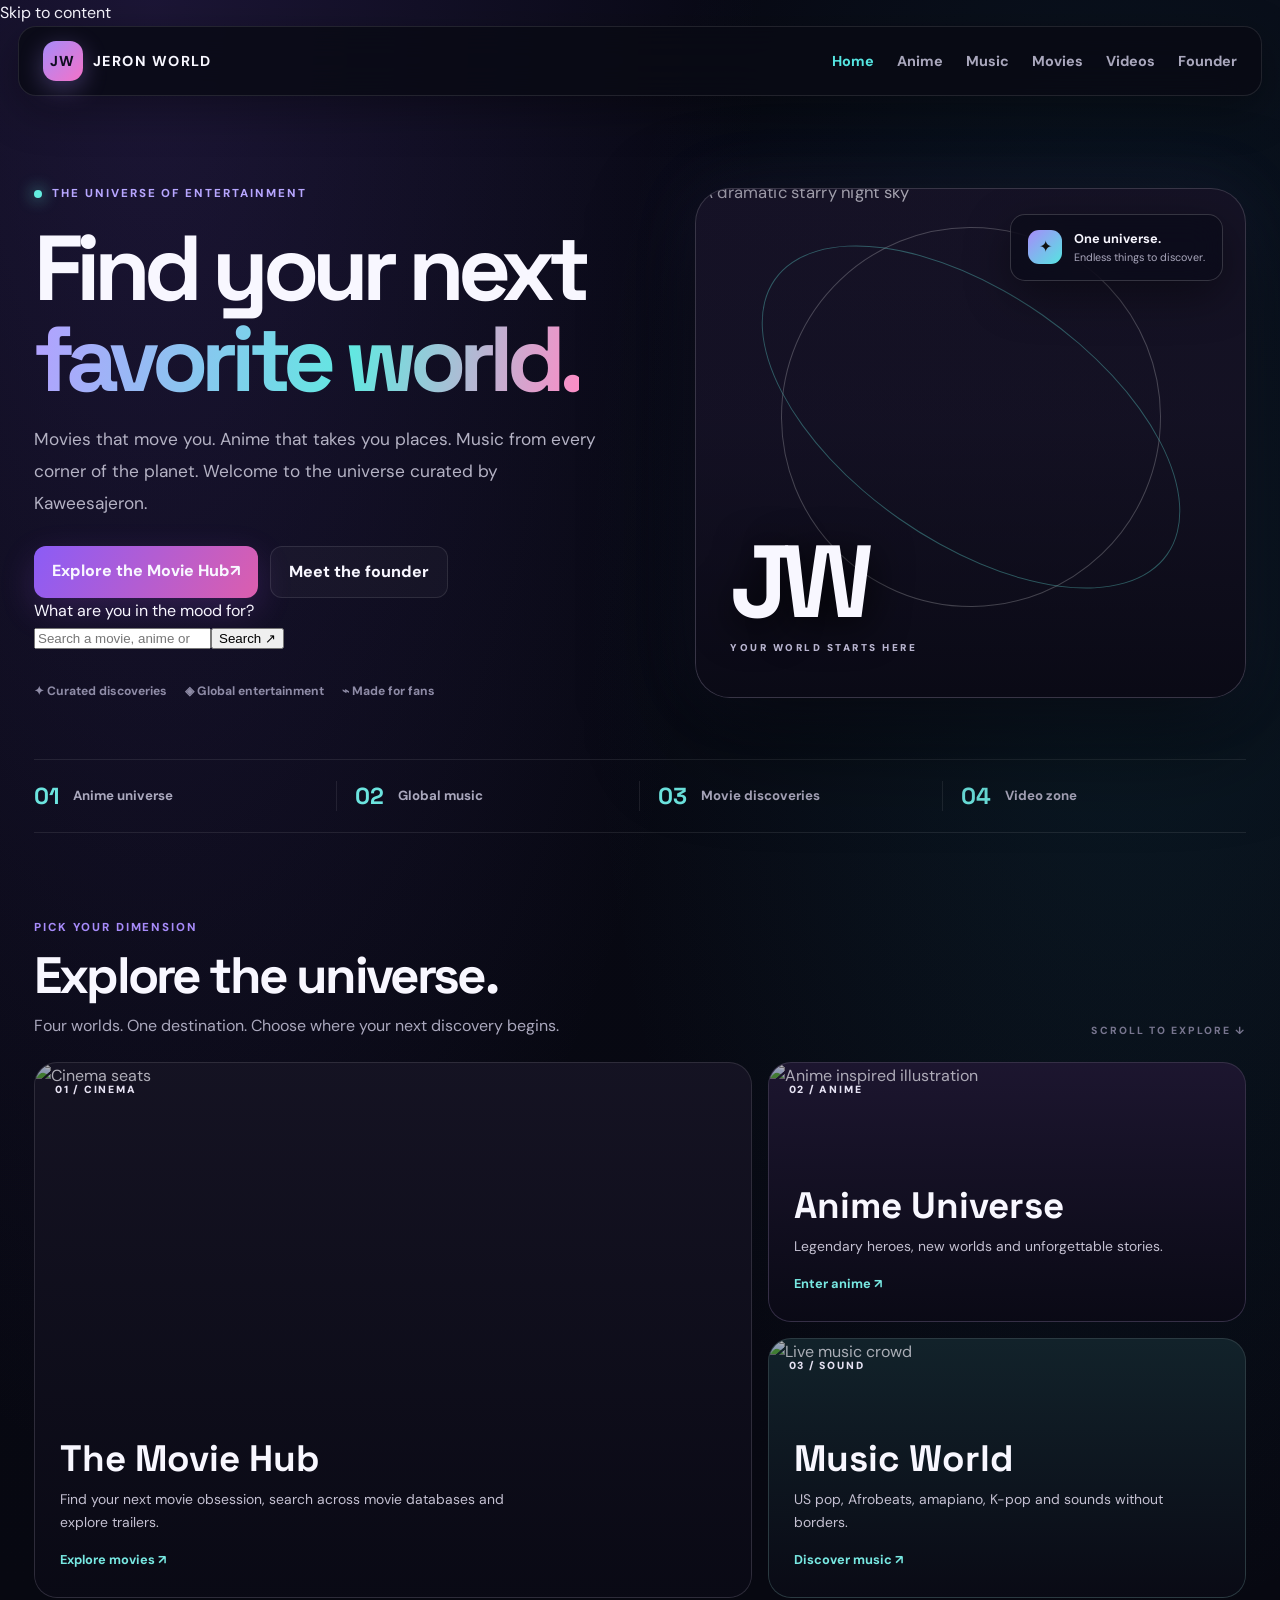
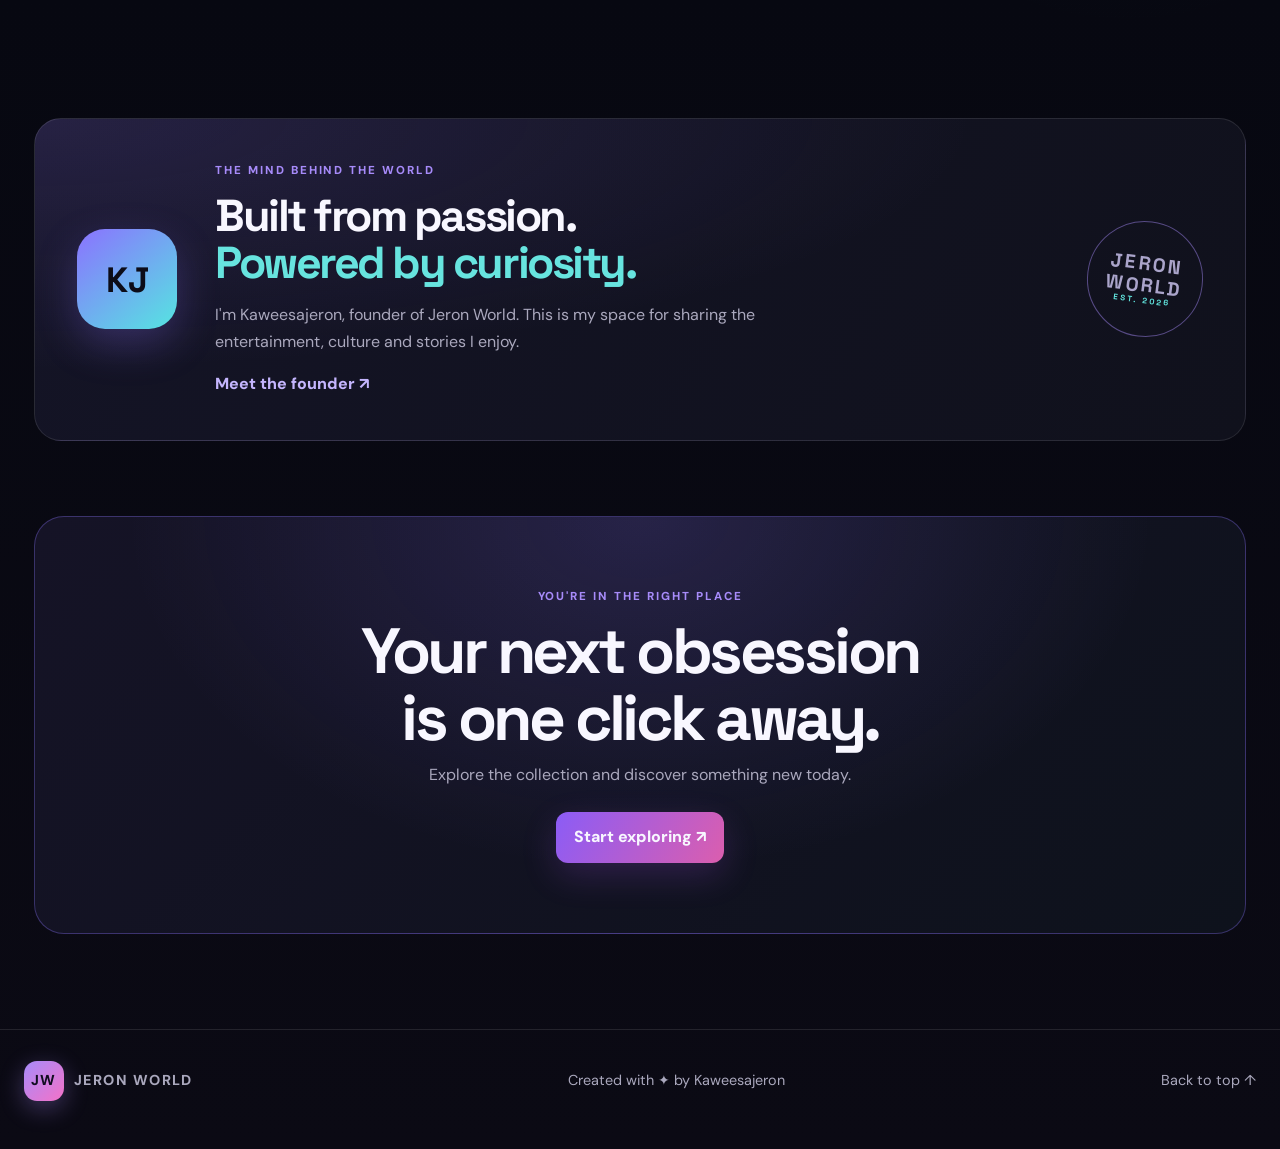
==== index.html @ 4d0e3d89 "Upgrade Jeron World to premium responsive entertainment experience" ====
<!doctype html>
<html lang="en">
<head>
<meta charset="utf-8"><meta name="viewport" content="width=device-width,initial-scale=1">
<meta name="theme-color" content="#080811"><meta name="description" content="Jeron World — discover movies, anime, global music, videos and entertainment curated by Kaweesajeron.">
<title>Jeron World — Movies, Anime, Music &amp; Culture</title>
<meta property="og:title" content="Jeron World — Your Entertainment Universe"><meta property="og:description" content="Discover movies, anime, global music and videos, curated by Kaweesajeron."><meta property="og:type" content="website">
<link rel="preconnect" href="https://fonts.googleapis.com"><link rel="preconnect" href="https://fonts.gstatic.com" crossorigin>
<link href="https://fonts.googleapis.com/css2?family=DM+Sans:wght@400;500;600;700;800&family=Space+Grotesk:wght@400;500;600;700&display=swap" rel="stylesheet">
<link rel="stylesheet" href="style.css?v=20261104f">
<script src="script.js?v=20261104f" defer></script>
</head>
<body>
<a class="skip-link" href="#mainContent">Skip to content</a>
<header class="site-header"><a class="brand" href="index.html"><span class="brand-mark">JW</span><span>JERON <b>WORLD</b></span></a>
<button class="menu-toggle" id="menuToggle" aria-expanded="false" aria-controls="mainNav">☰ Menu</button>
<nav class="main-nav" id="mainNav"><a href="index.html" aria-current="page">Home</a><a href="anime.html">Anime</a><a href="music.html">Music</a><a href="movies.html">Movies</a><a href="videos.html">Videos</a><a href="about.html">Founder</a></nav></header>
<main class="jw-home" id="mainContent">
<section class="jw-hero">
<div class="jw-hero-copy"><p class="eyebrow"><span class="live-dot"></span> THE UNIVERSE OF ENTERTAINMENT</p>
<h1>Find your next<br><span>favorite world.</span></h1>
<p class="jw-lead">Movies that move you. Anime that takes you places. Music from every corner of the planet. Welcome to the universe curated by Kaweesajeron.</p>
<div class="hero-actions"><a class="button button-primary" href="movies.html">Explore the Movie Hub <span>↗</span></a><a class="button button-quiet" href="about.html">Meet the founder</a></div>
<form class="jw-quick-search" id="homeSearchForm" role="search"><label for="homeSearch">What are you in the mood for?</label><div><input id="homeSearch" type="search" placeholder="Search a movie, anime or genre..." autocomplete="off"><button type="submit" aria-label="Search entertainment">Search ↗</button></div></form>
<div class="jw-proof"><span>✦ Curated discoveries</span><span>◈ Global entertainment</span><span>⌁ Made for fans</span></div>
</div>
<div class="jw-hero-visual"><img src="https://images.unsplash.com/photo-1519608487953-e999c86e7455?auto=format&fit=crop&w=1400&q=90" alt="A dramatic starry night sky"><div class="jw-visual-overlay"></div><div class="jw-orbit orbit-one"></div><div class="jw-orbit orbit-two"></div><div class="jw-visual-title"><span>JW</span><small>YOUR WORLD STARTS HERE</small></div><div class="jw-floating-card"><span class="floating-icon">✦</span><div><b>One universe.</b><small>Endless things to discover.</small></div></div></div>
</section>
<section class="jw-stats"><div><b>01</b><span>Anime universe</span></div><div><b>02</b><span>Global music</span></div><div><b>03</b><span>Movie discoveries</span></div><div><b>04</b><span>Video zone</span></div></section>
<section class="jw-discover"><div class="jw-section-head"><div><p class="eyebrow">PICK YOUR DIMENSION</p><h2>Explore the universe.</h2><p>Four worlds. One destination. Choose where your next discovery begins.</p></div><span class="jw-side-note">SCROLL TO EXPLORE ↓</span></div>
<div class="jw-bento">
<a class="jw-tile tile-movies" href="movies.html"><img src="https://images.unsplash.com/photo-1489599849927-2ee91cede3ba?auto=format&fit=crop&w=1200&q=85" alt="Cinema seats"><span class="tile-index">01 / CINEMA</span><div><h3>The Movie Hub</h3><p>Find your next movie obsession, search across movie databases and explore trailers.</p><b>Explore movies ↗</b></div></a>
<a class="jw-tile tile-anime" href="anime.html"><img src="https://images.unsplash.com/photo-1578632767115-351597cf2477?auto=format&fit=crop&w=1000&q=85" alt="Anime inspired illustration"><span class="tile-index">02 / ANIME</span><div><h3>Anime Universe</h3><p>Legendary heroes, new worlds and unforgettable stories.</p><b>Enter anime ↗</b></div></a>
<a class="jw-tile tile-music" href="music.html"><img src="https://images.unsplash.com/photo-1501386761578-eac5c94b800a?auto=format&fit=crop&w=1000&q=85" alt="Live music crowd"><span class="tile-index">03 / SOUND</span><div><h3>Music World</h3><p>US pop, Afrobeats, amapiano, K-pop and sounds without borders.</p><b>Discover music ↗</b></div></a>
<a class="jw-tile tile-video" href="videos.html"><img src="https://images.unsplash.com/photo-1492619375914-88005aa9e8fb?auto=format&fit=crop&w=1000&q=85" alt="Camera filming a performance"><span class="tile-index">04 / PLAY</span><div><h3>Video Zone</h3><p>Trailers, performances and visual moments worth watching.</p><b>Press play ↗</b></div></a>
</div></section>
<section class="jw-founder-strip"><div class="founder-monogram">KJ</div><div><p class="eyebrow">THE MIND BEHIND THE WORLD</p><h2>Built from passion.<br><span>Powered by curiosity.</span></h2><p>I'm Kaweesajeron, founder of Jeron World. This is my space for sharing the entertainment, culture and stories I enjoy.</p><a class="text-link" href="about.html">Meet the founder ↗</a></div><div class="founder-stamp">JERON<br>WORLD<br><span>EST. 2026</span></div></section>
<section class="jw-bottom-cta"><p class="eyebrow">YOU'RE IN THE RIGHT PLACE</p><h2>Your next obsession<br>is one click away.</h2><p>Explore the collection and discover something new today.</p><a class="button button-primary" href="movies.html">Start exploring ↗</a></section>
</main>
<footer class="site-footer"><a class="brand" href="index.html"><span class="brand-mark">JW</span><span>JERON <b>WORLD</b></span></a><p>Created with ✦ by Kaweesajeron</p><a href="#">Back to top ↑</a></footer>
</body></html>
---- style.css ----
:root{--bg:#080811;--panel:#12121f;--text:#f8f7ff;--muted:#aaa8bd;--purple:#a78bfa;--pink:#f472c8;--line:rgba(255,255,255,.1);--max:1180px}*{box-sizing:border-box}html{scroll-behavior:smooth}body{margin:0;background:radial-gradient(ellipse at 75% -5%,#30204c 0,transparent 35%),var(--bg);color:var(--text);font:16px/1.65 'DM Sans',sans-serif}a{color:inherit;text-decoration:none}img{display:block;max-width:100%}.site-header{position:sticky;top:0;z-index:50;display:flex;align-items:center;justify-content:space-between;gap:20px;max-width:var(--max);margin:auto;padding:14px 24px;background:#080811ed;backdrop-filter:blur(18px);border-bottom:1px solid var(--line)}.brand{display:flex;align-items:center;gap:10px;font-weight:800;letter-spacing:.1em;font-size:.9rem}.brand-mark{display:grid;place-items:center;width:40px;height:40px;border-radius:13px;background:linear-gradient(135deg,var(--purple),var(--pink))}.main-nav{display:flex;gap:clamp(10px,2vw,23px)}.main-nav a{color:var(--muted);font-size:.9rem;font-weight:700}.main-nav a:hover{color:#fff}.menu-toggle{display:none;background:#19182a;border:1px solid var(--line);border-radius:10px;color:#fff;padding:9px 13px}main{max-width:var(--max);margin:auto;padding:0 24px 80px}.hero{display:grid;grid-template-columns:1.08fr .92fr;gap:48px;align-items:center;padding:75px 0 55px}.eyebrow{color:var(--purple);font-size:.72rem;font-weight:800;letter-spacing:.17em;text-transform:uppercase;margin:0 0 12px}.hero h1,.page-hero h1{font:700 clamp(2.8rem,6vw,5.4rem)/1.02 'Space Grotesk';letter-spacing:-.055em;margin:0}.hero h1 span,.page-hero h1 span{background:linear-gradient(100deg,#c4b5fd,#f0abdc);background-clip:text;color:transparent}.hero-intro,.page-hero>p:last-child{color:var(--muted);font-size:1.1rem;max-width:650px}.hero-actions{display:flex;flex-wrap:wrap;gap:12px;margin-top:26px}.button{display:inline-flex;padding:12px 18px;border-radius:12px;font-weight:800}.button-primary{background:linear-gradient(120deg,#8b5cf6,#db5eae);box-shadow:0 12px 35px #a855f733}.button-quiet{border:1px solid var(--line);background:#ffffff08}.hero-tags{display:flex;flex-wrap:wrap;gap:9px;margin-top:24px}.hero-tags span{padding:7px 12px;border:1px solid var(--line);border-radius:30px;color:var(--muted);font-size:.82rem}.hero-art{height:490px;position:relative;overflow:hidden;border:1px solid var(--line);border-radius:28px;box-shadow:0 25px 70px #0008}.hero-art img{width:100%;height:100%;object-fit:cover}.hero-shade{position:absolute;inset:0;background:linear-gradient(180deg,#08081108,#080811dd)}.hero-symbol{position:absolute;bottom:25px;left:25px;font:700 2.5rem 'Space Grotesk'}.floating-tag{position:absolute;left:20px;padding:7px 12px;border:1px solid #ffffff35;background:#09081299;border-radius:30px;font-size:.68rem;letter-spacing:.13em}.tag-top{top:20px}.tag-bottom{bottom:82px}.section-wrap{padding-top:48px}.section-heading h2,.cta-band h2{font:700 clamp(1.7rem,3vw,2.5rem)/1.15 'Space Grotesk';margin:0}.muted,.small-note{color:var(--muted)}.feature-grid{display:grid;grid-template-columns:repeat(2,1fr);gap:16px}.feature-card{min-height:220px;padding:25px;border:1px solid var(--line);border-radius:22px;background:linear-gradient(135deg,#211a36,#11111d);display:flex;flex-direction:column;align-items:flex-start;transition:.25s}.feature-card:hover{transform:translateY(-4px);border-color:#a78bfa88}.feature-card>span{font-size:.7rem;color:#c4b5fd;letter-spacing:.15em;font-weight:800}.feature-card h3{font:700 1.8rem 'Space Grotesk';margin:22px 0 4px}.feature-card p{color:var(--muted)}.feature-card b{margin-top:auto;color:#e9d5ff}.feature-music{background:linear-gradient(135deg,#152c3b,#11111d)}.feature-movies{background:linear-gradient(135deg,#3a2130,#11111d)}.feature-videos{background:linear-gradient(135deg,#282044,#11111d)}.page-hero{padding:75px 0 36px}.page-hero h1{max-width:900px}.card-grid{display:grid;grid-template-columns:repeat(3,minmax(0,1fr));gap:18px}.content-card{overflow:hidden;border:1px solid var(--line);border-radius:19px;background:linear-gradient(180deg,#171625,#10101a);transition:.25s}.content-card:hover{transform:translateY(-5px);border-color:#a78bfa99}.poster-img{width:100%;aspect-ratio:4/4.8;object-fit:cover;background:var(--panel)}.card-body{padding:16px}.card-body h2{margin:0 0 5px;font:700 1.2rem 'Space Grotesk'}.card-body p{color:var(--muted);font-size:.92rem}.text-link{color:#c4b5fd;font-weight:800}.cta-band{margin-top:65px;padding:36px;border:1px solid #a78bfa44;border-radius:24px;background:radial-gradient(ellipse at 90% 0,#633e8c55,transparent 55%),#151321}.cta-band p{color:var(--muted)}.site-footer{max-width:var(--max);margin:auto;padding:25px 24px 42px;border-top:1px solid var(--line);display:flex;align-items:center;justify-content:space-between;gap:20px;color:var(--muted);font-size:.9rem}.link-grid{display:grid;grid-template-columns:repeat(2,minmax(0,1fr));gap:14px}.social-link{display:flex;justify-content:space-between;align-items:center;gap:15px;padding:19px;border:1px solid var(--line);border-radius:15px;background:#ffffff06}.social-link b{color:#c4b5fd}.about-section{display:grid;grid-template-columns:.85fr 1.15fr;gap:42px;align-items:center;padding-top:30px}.profile-frame{height:430px;overflow:hidden;border:1px solid var(--line);border-radius:25px}.profile-frame img{width:100%;height:100%;object-fit:cover}.about-copy h2{font:700 clamp(2rem,4vw,3.2rem) 'Space Grotesk'}.about-copy p{color:var(--muted)}.video-feature{display:grid;grid-template-columns:1.3fr .7fr;gap:22px;align-items:center;padding:18px;border:1px solid var(--line);border-radius:22px;background:#ffffff06}.video-frame{position:relative;aspect-ratio:16/9;overflow:hidden;border-radius:15px}.video-frame iframe{position:absolute;inset:0;width:100%;height:100%;border:0}.video-copy{padding:10px}.small-note{font-size:.88rem}@media(max-width:900px){.main-nav{gap:10px}.main-nav a{font-size:.8rem}.hero{gap:25px}.hero-art{height:390px}.card-grid{grid-template-columns:repeat(2,minmax(0,1fr))}}@media(max-width:680px){.site-header{flex-wrap:wrap;padding:12px 18px}.menu-toggle{display:block}.main-nav{display:none;order:3;width:100%;flex-direction:column;padding:8px 0 12px}.main-nav.open{display:flex}.main-nav a{padding:8px 4px;font-size:.95rem}main{padding:0 18px 60px}.hero{grid-template-columns:1fr;padding-top:44px}.hero-art{height:280px}.feature-grid,.card-grid,.about-section,.video-feature,.link-grid{grid-template-columns:1fr}.profile-frame{height:330px}.page-hero{padding-top:48px}.site-footer{padding:22px 18px 35px;flex-direction:column;align-items:flex-start}.cta-band{padding:25px}}

/* Streaming-dashboard inspired Movie Hub */
.movie-dashboard{background:#050408;color:#f4f2ec}.movie-dashboard .site-header{background:#050408ed;border-color:#434250}.movie-dashboard .brand-mark{background:linear-gradient(135deg,#49c4d7,#195aa6);color:#050408}.movie-dashboard .main-nav a:hover,.movie-dashboard .main-nav a[aria-current=page]{color:#49c4d7}.movie-main{max-width:1280px}.movie-welcome{display:flex;align-items:center;justify-content:space-between;gap:30px;padding:58px 0 36px}.movie-welcome h1{font:700 clamp(2.5rem,5vw,4.7rem)/1.02 'Space Grotesk';letter-spacing:-.05em;margin:0}.movie-welcome h1 span{color:#49c4d7}.movie-welcome p:not(.eyebrow){color:#aaa8ad;max-width:580px}.movie-welcome-art{width:210px;height:155px;flex:none;border-radius:22px;background:linear-gradient(135deg,#542614,#cf511a 55%,#bb915c);display:flex;flex-direction:column;justify-content:center;align-items:center;box-shadow:0 20px 55px #cf511a22;transform:rotate(2deg)}.movie-welcome-art span{font:700 4rem 'Space Grotesk';color:#fff}.movie-welcome-art small{letter-spacing:.2em;font-weight:800;color:#fff}.movie-toolbar{padding:18px;border:1px solid #434250;border-radius:18px;background:#111016;display:grid;gap:16px}.movie-search{display:flex;align-items:center;gap:12px;background:#050408;border:1px solid #434250;border-radius:12px;padding:0 14px}.movie-search span{font-size:1.6rem;color:#49c4d7}.movie-search input{width:100%;background:transparent;border:0;outline:0;color:#f4f2ec;padding:14px 0}.movie-search input:focus{box-shadow:none}.movie-filters{display:flex;flex-wrap:wrap;gap:9px}.filter-chip{border:1px solid #434250;background:#17151d;color:#c8c5cc;border-radius:30px;padding:8px 15px;font-weight:700;cursor:pointer}.filter-chip.active,.filter-chip:hover{background:#49c4d7;color:#050408;border-color:#49c4d7}.movie-status{color:#aaa8ad;font-size:.86rem;min-height:22px}.movie-section{padding-top:34px}.movie-section-heading{display:flex;justify-content:space-between;align-items:end;gap:20px;margin-bottom:18px}.movie-section-heading h2,.movie-note h2{font:700 clamp(1.5rem,3vw,2.2rem) 'Space Grotesk';margin:0}.movie-section-heading p:not(.eyebrow),.movie-note p:not(.eyebrow){color:#aaa8ad;margin:5px 0 0}.section-count{font-size:.68rem;letter-spacing:.15em;color:#49c4d7;border:1px solid #49c4d755;padding:7px 10px;border-radius:8px}.movie-grid{display:grid;grid-template-columns:repeat(5,minmax(0,1fr));gap:15px}.movie-card{overflow:hidden;background:#111016;border:1px solid #292730;border-radius:14px;transition:.22s}.movie-card:hover{transform:translateY(-4px);border-color:#49c4d7;box-shadow:0 14px 35px #0007}.movie-card[hidden]{display:none}.movie-poster{height:255px;display:block;position:relative;overflow:hidden;background:linear-gradient(135deg,#542614,#195aa6)}.movie-poster img{width:100%;height:100%;object-fit:cover;transition:transform .35s}.movie-card:hover .movie-poster img{transform:scale(1.04)}.movie-badge{position:absolute;top:10px;left:10px;border-radius:6px;padding:5px 8px;font-size:.62rem;font-weight:800;letter-spacing:.08em}.badge-hit{background:#49c4d7;color:#050408}.badge-soon{background:#cf511a;color:white}.movie-info{padding:13px}.movie-meta{display:flex;justify-content:space-between;gap:8px;color:#49c4d7;font-size:.66rem;font-weight:700}.movie-info h3{font:700 1rem/1.25 'Space Grotesk';margin:9px 0 6px}.movie-info p{color:#aaa8ad;font-size:.78rem;line-height:1.5;min-height:58px;margin:0 0 10px}.movie-link{font-size:.77rem;color:#49c4d7;font-weight:800}.movie-note{display:flex;justify-content:space-between;align-items:center;gap:25px;margin-top:45px;padding:25px;border:1px solid #434250;border-radius:18px;background:linear-gradient(120deg,#15131a,#1d1512)}.movie-service-links{display:flex;flex-wrap:wrap;gap:10px}.movie-service-links a{padding:9px 12px;border:1px solid #bb915c66;border-radius:9px;color:#dcdcd3;font-size:.82rem;font-weight:700}.movie-service-links a:hover{background:#542614}.movie-dashboard .site-footer{border-color:#434250}.movie-dashboard .small-note{color:#aaa8ad}@media(max-width:1050px){.movie-grid{grid-template-columns:repeat(3,minmax(0,1fr))}}@media(max-width:680px){.movie-welcome{padding-top:42px}.movie-welcome-art{display:none}.movie-section-heading{align-items:flex-start;flex-direction:column}.movie-grid{grid-template-columns:repeat(2,minmax(0,1fr));gap:11px}.movie-poster{height:220px}.movie-note{align-items:flex-start;flex-direction:column}.movie-info{padding:10px}.movie-info h3{font-size:.92rem}.movie-info p{font-size:.73rem}.movie-meta{font-size:.59rem}}@media(max-width:390px){.movie-grid{grid-template-columns:1fr 1fr}.movie-poster{height:185px}}
/* Restored sign-in and community tools */
.community-section{padding-bottom:25px}.community-heading h2{font:700 clamp(1.7rem,3vw,2.4rem) 'Space Grotesk';margin:0}.community-grid{display:grid;grid-template-columns:repeat(2,minmax(0,1fr));gap:18px;margin:20px 0}.panel{background:#111016;border:1px solid #34313d;border-radius:18px;padding:22px}.panel h3{font:700 1.35rem 'Space Grotesk';margin:4px 0}.panel-icon{display:grid;place-items:center;width:42px;height:42px;border-radius:13px;background:#49c4d722;color:#49c4d7;font-size:1.3rem}.stack-form{display:flex;flex-direction:column;gap:11px;margin-top:15px}.stack-form label{font-size:.85rem;color:#c8c5cc;font-weight:700}.stack-form input,.stack-form textarea,.chat-form input{width:100%;background:#08070c;border:1px solid #434250;border-radius:10px;color:#f4f2ec;padding:12px}.stack-form input:focus,.stack-form textarea:focus,.chat-form input:focus{outline:2px solid #49c4d7}.panel button{background:#49c4d7;color:#050408;border:0;border-radius:10px;padding:12px 16px;font-weight:800;cursor:pointer}.panel .ghost-button{background:transparent;color:#49c4d7;border:1px solid #49c4d7}.form-status{min-height:24px;color:#49c4d7;font-size:.86rem;margin-top:12px}.form-status.error,.error{color:#ff7777}.hidden{display:none!important}.comment-list{list-style:none;padding:0;margin:18px 0 0;display:grid;gap:10px}.comment-list li{background:#08070c;border:1px solid #34313d;border-radius:12px;padding:12px}.comment-list li b{display:block}.comment-list li span{font-size:.72rem;color:#aaa8ad}.comment-list li p{margin:8px 0 0}.chat-messages{display:flex;flex-direction:column;gap:9px;max-height:270px;overflow:auto;padding:12px;background:#08070c;border:1px solid #34313d;border-radius:12px}.chat-item{padding:9px 11px;background:#17151d;border-radius:10px;font-size:.9rem}.chat-item strong{color:#49c4d7}.chat-form{display:flex;gap:10px;margin-top:12px}.chat-form input{flex:1}.chat-form button{flex:none}.community-section .small-note{font-size:.78rem}@media(max-width:680px){.community-grid{grid-template-columns:1fr}.panel{padding:17px}.chat-form{flex-direction:column;align-items:stretch}}


/* JERON WORLD — premium member experience refresh */
:root{--jw-cyan:#55e5e1;--jw-violet:#8b72ff;--jw-rose:#ff6fae;--jw-glass:rgba(18,19,35,.78)}
body{background-color:#070811;background-image:radial-gradient(ellipse at 12% 0%,rgba(98,66,173,.22),transparent 38%),radial-gradient(ellipse at 88% 22%,rgba(30,144,160,.12),transparent 34%),linear-gradient(180deg,#080914 0%,#070811 58%,#0b0a14 100%)}
.site-header{max-width:1340px;width:calc(100% - 36px);margin:0 auto;top:10px;border:1px solid rgba(255,255,255,.1);border-radius:18px;background:rgba(9,10,20,.82);box-shadow:0 14px 45px #0005}
.brand-mark{box-shadow:0 7px 24px #a78bfa55;color:#100d20}
.main-nav a{transition:color .2s ease}
.main-nav a[aria-current=page]{color:var(--jw-cyan)}
main{max-width:1340px}
.hero{min-height:590px;padding-top:82px}
.hero h1{font-size:clamp(3.2rem,7vw,6.4rem)}
.hero h1 span,.page-hero h1 span{background-image:linear-gradient(100deg,#b8a9ff 5%,#63e5df 55%,#ff91c5 100%)}
.hero-art{border-radius:34px;box-shadow:0 35px 100px #0009,0 0 0 1px #ffffff0b}
.hero-art:after{content:"";position:absolute;inset:0;border:1px solid #ffffff1b;border-radius:inherit;pointer-events:none}
.feature-card{position:relative;isolation:isolate;overflow:hidden;min-height:245px;padding:30px;background-color:#141326}
.feature-card:after{content:"";position:absolute;width:190px;height:190px;border-radius:50%;right:-65px;top:-70px;background:radial-gradient(circle,#ffffff22,transparent 68%);z-index:-1;transition:transform .35s}
.feature-card:hover:after{transform:scale(1.5)}
.feature-card h3{font-size:2rem}
.feature-card b{color:var(--jw-cyan)}
.button{transition:transform .2s,box-shadow .2s}
.button:hover{transform:translateY(-2px);box-shadow:0 15px 35px #8b5cf655}
.cta-band{position:relative;overflow:hidden;background:radial-gradient(ellipse at 100% 0%,#2a9caa30,transparent 48%),radial-gradient(ellipse at 0% 100%,#9d5fe633,transparent 50%),#121321}
.page-hero{padding-top:80px}
.card-grid{gap:22px}
.content-card{box-shadow:0 15px 40px #0004}
.content-card:hover{box-shadow:0 22px 50px #0008}
.site-footer{max-width:1340px}
.member-controls{display:flex;align-items:center;gap:9px;margin-left:8px;padding-left:14px;border-left:1px solid var(--line)}
.member-email{max-width:150px;overflow:hidden;text-overflow:ellipsis;white-space:nowrap;color:#b9b5cb;font-size:.75rem}
.member-logout{border:1px solid #55e5e177;background:#55e5e114;color:#70e9e4;border-radius:9px;padding:7px 10px;font-size:.75rem;font-weight:800;cursor:pointer}
.member-logout:hover{background:#55e5e12a}
body[data-auth-required="true"]{overflow:hidden}
body[data-auth-required="true"]>*{visibility:hidden!important}
body[data-auth-required="true"]::before{content:"JW  /  JERON WORLD";visibility:visible;position:fixed;z-index:9999;inset:0;display:grid;place-items:center;background:radial-gradient(ellipse at 50% 40%,#242044 0%,#090914 65%);color:#dcd7ff;font:800 1.05rem 'Space Grotesk';letter-spacing:.22em;text-align:center}
body[data-auth-required="true"]::after{content:"VERIFYING YOUR MEMBER PASS  •  PLEASE WAIT";visibility:visible;position:fixed;z-index:10000;top:calc(50% + 38px);left:0;width:100%;text-align:center;color:#8f8ca9;font:700 .65rem 'DM Sans';letter-spacing:.19em}
.movie-global-search{padding-top:15px;border-top:1px solid #34313d}
.global-search-label{display:block;color:#55e5e1;font-size:.67rem;font-weight:900;letter-spacing:.16em;margin-bottom:10px}
.movie-provider-links{display:flex;flex-wrap:wrap;gap:9px}
.movie-provider-links a{padding:9px 13px;border:1px solid #ffffff20;border-radius:10px;background:#ffffff08;color:#f5f2ff;font-size:.8rem;font-weight:800;transition:.2s}
.movie-provider-links a:hover{border-color:#55e5e1;background:#55e5e114;color:#72efea;transform:translateY(-2px)}
.movie-global-search p{color:#aaa8ad;font-size:.78rem;margin:10px 0 0}
.movie-toolbar{box-shadow:0 18px 55px #0005}
.movie-card{box-shadow:0 12px 30px #0003}
.movie-dashboard .site-header{width:calc(100% - 36px);max-width:1340px}
.community-section{max-width:1040px;margin:0 auto}
.community-heading{padding:20px 0}
.community-section .panel{background:linear-gradient(145deg,rgba(27,26,48,.95),rgba(12,13,24,.96));border-color:#ffffff18;box-shadow:0 18px 50px #0004}
.community-section .auth-panel{border-color:#8b72ff66;background:radial-gradient(ellipse at 100% 0%,#8b72ff20,transparent 55%),linear-gradient(145deg,#211c3a,#11111f)}
.community-section .auth-panel h3{font-size:1.65rem}
.community-section .panel-icon{background:linear-gradient(135deg,#8b72ff33,#55e5e122);color:#bcb0ff}
.community-section .panel button{background:linear-gradient(100deg,#8b72ff,#55dcd9);color:#090914;box-shadow:0 10px 25px #8b72ff26}
.community-section .panel button:hover{filter:brightness(1.1);transform:translateY(-1px)}
.community-section .stack-form input,.community-section .stack-form textarea{background:#080914;border-color:#ffffff1c}
.community-section .form-status{color:#72e8df}
@media(max-width:900px){.member-controls{margin:8px 0 0;padding:10px 0 0;border-left:0;border-top:1px solid var(--line);width:100%}.member-email{max-width:60vw}}
@media(max-width:680px){.site-header{width:calc(100% - 24px);top:6px}.hero{min-height:0;padding-top:48px}.feature-card{min-height:215px}.page-hero{padding-top:55px}.movie-dashboard .site-header{width:calc(100% - 24px)}}


/* 2026 VISUAL RELEASE — new editorial / streaming landing page */
.jw-home{max-width:1380px!important;padding-left:34px!important;padding-right:34px!important}
.jw-hero{display:grid;grid-template-columns:1.03fr .97fr;gap:clamp(35px,6vw,90px);align-items:center;padding:88px 0 58px;min-height:650px}
.jw-hero-copy{position:relative;z-index:2}
.jw-hero .eyebrow{display:flex;align-items:center;gap:10px;color:#b7a6ff}
.live-dot{width:8px;height:8px;border-radius:50%;background:#64eee0;box-shadow:0 0 16px #64eee0;display:inline-block}
.jw-hero h1{font:700 clamp(3.6rem,7.2vw,7rem)/.98 'Space Grotesk';letter-spacing:-.075em;margin:20px 0}
.jw-hero h1 span{background:linear-gradient(100deg,#b4a0ff 0%,#62e8e1 58%,#ff8bc6 100%);background-clip:text;color:transparent}
.jw-lead{max-width:570px;color:#b4b2c4;font-size:1.08rem;line-height:1.85}
.jw-proof{display:flex;flex-wrap:wrap;gap:18px;margin-top:30px;color:#8f8ca7;font-size:.76rem;font-weight:700}
.jw-hero-visual{height:510px;position:relative;isolation:isolate;border-radius:35px;overflow:hidden;border:1px solid #ffffff25;background:#161326;box-shadow:0 35px 100px #0009,0 0 70px #8b72ff18}
.jw-hero-visual>img{width:100%;height:100%;object-fit:cover;opacity:.82;transform:scale(1.04)}
.jw-visual-overlay{position:absolute;inset:0;background:linear-gradient(180deg,#09091410 0%,#09091430 45%,#090914e8 100%),linear-gradient(90deg,#17112b44,transparent)}
.jw-orbit{position:absolute;border:1px solid #ffffff38;border-radius:50%;width:380px;height:380px;left:50%;top:45%;transform:translate(-50%,-50%) rotate(-22deg)}
.orbit-two{width:480px;height:250px;transform:translate(-50%,-50%) rotate(35deg);border-color:#68e9e255}
.jw-visual-title{position:absolute;left:34px;bottom:40px;display:flex;flex-direction:column}
.jw-visual-title span{font:700 clamp(4rem,8vw,7rem)/.9 'Space Grotesk';letter-spacing:-.1em;text-shadow:0 8px 40px #000}
.jw-visual-title small{font-size:.62rem;letter-spacing:.25em;font-weight:900;margin-top:12px;color:#b9b5d0}
.jw-floating-card{position:absolute;right:22px;top:25px;display:flex;align-items:center;gap:12px;padding:13px 17px;border:1px solid #ffffff2b;border-radius:15px;background:#0b0b18b8;backdrop-filter:blur(16px);box-shadow:0 15px 45px #0006}
.floating-icon{width:34px;height:34px;display:grid;place-items:center;border-radius:11px;background:linear-gradient(135deg,#a78bfa,#55e5e1);color:#111}
.jw-floating-card div{display:flex;flex-direction:column}.jw-floating-card b{font-size:.8rem}.jw-floating-card small{font-size:.67rem;color:#aaa8bd}
.jw-stats{display:grid;grid-template-columns:repeat(4,1fr);border-top:1px solid #ffffff16;border-bottom:1px solid #ffffff16;padding:21px 0;margin:0 0 70px}
.jw-stats div{display:flex;align-items:center;gap:14px;padding:0 18px;border-right:1px solid #ffffff16}
.jw-stats div:first-child{padding-left:0}.jw-stats div:last-child{border:0}
.jw-stats b{font:700 1.45rem 'Space Grotesk';color:#6ce4df}.jw-stats span{font-size:.83rem;color:#aaa8bd;font-weight:700}
.jw-discover{padding:15px 0 45px}
.jw-section-head{display:flex;justify-content:space-between;align-items:end;gap:20px;margin-bottom:23px}
.jw-section-head h2,.jw-founder-strip h2,.jw-bottom-cta h2{font:700 clamp(2.1rem,4vw,3.5rem)/1.05 'Space Grotesk';letter-spacing:-.055em;margin:0}
.jw-section-head>div>p:last-child{color:#aaa8bd;margin:10px 0 0}
.jw-side-note{font-size:.65rem;letter-spacing:.2em;color:#77758e;font-weight:800}
.jw-bento{display:grid;grid-template-columns:1.2fr .8fr;grid-template-rows:260px 260px;gap:16px}
.jw-tile{position:relative;isolation:isolate;overflow:hidden;border:1px solid #ffffff1b;border-radius:23px;background:#151323;min-height:230px;display:flex;align-items:flex-end;padding:25px;transition:transform .3s,border-color .3s,box-shadow .3s}
.jw-tile:hover{transform:translateY(-5px);border-color:#75e8e0aa;box-shadow:0 22px 55px #0007}
.jw-tile>img{position:absolute;inset:0;width:100%;height:100%;object-fit:cover;z-index:-2;transition:transform .6s;opacity:.72}
.jw-tile:hover>img{transform:scale(1.06)}
.jw-tile:after{content:"";position:absolute;inset:0;z-index:-1;background:linear-gradient(0deg,#090914f2 0%,#09091488 45%,#09091408 100%)}
.jw-tile>div{max-width:540px}
.jw-tile h3{font:700 clamp(1.6rem,3vw,2.3rem) 'Space Grotesk';margin:4px 0}
.jw-tile p{color:#c4c0d1;font-size:.87rem;max-width:480px;margin:6px 0 12px}
.jw-tile b{font-size:.8rem;color:#78e8e2}
.tile-index{position:absolute;top:18px;left:20px;color:#e5e1f2;font-size:.65rem;letter-spacing:.17em;font-weight:900}
.tile-movies{grid-row:span 2}
.tile-anime{background:#1d1630}.tile-music{background:#12232b}.tile-video{display:none}
.jw-founder-strip{position:relative;display:grid;grid-template-columns:110px 1fr auto;align-items:center;gap:28px;margin:75px 0;padding:42px;border:1px solid #ffffff1b;border-radius:27px;background:radial-gradient(ellipse at 0% 0%,#8065d52b,transparent 55%),linear-gradient(120deg,#141426,#10111c)}
.founder-monogram{width:100px;height:100px;display:grid;place-items:center;border-radius:28px;background:linear-gradient(140deg,#8b72ff,#55e5e1);color:#0c0c18;font:700 2.2rem 'Space Grotesk';box-shadow:0 15px 40px #8b72ff44}
.jw-founder-strip h2{font-size:clamp(1.8rem,3.5vw,3rem)}.jw-founder-strip h2 span{color:#67e4df}
.jw-founder-strip p:not(.eyebrow){max-width:650px;color:#aaa8bd}
.founder-stamp{font:700 1.2rem/1.1 'Space Grotesk';letter-spacing:.12em;color:#aaa4ca;text-align:center;transform:rotate(7deg);border:1px solid #a78bfa77;padding:15px;border-radius:50%;width:116px;height:116px;display:grid;align-content:center}
.founder-stamp span{font-size:.5rem;color:#62e8e1}
.jw-bottom-cta{text-align:center;margin:70px 0 15px;padding:70px 25px;border:1px solid #8b72ff55;border-radius:30px;background:radial-gradient(ellipse at 50% 0%,#8b72ff2b,transparent 60%),linear-gradient(135deg,#151326,#0e121c)}
.jw-bottom-cta h2{font-size:clamp(2.5rem,5vw,4.4rem);margin:10px 0}
.jw-bottom-cta h2 br+span{color:#62e8e1}
.jw-bottom-cta p:not(.eyebrow){color:#aaa8bd;margin:0 0 24px}
@media(max-width:900px){.jw-hero{grid-template-columns:1fr;padding-top:58px;min-height:0}.jw-hero-visual{height:390px}.jw-bento{grid-template-rows:230px 230px}.jw-founder-strip{grid-template-columns:85px 1fr}.founder-monogram{width:78px;height:78px}.founder-stamp{display:none}}
@media(max-width:620px){.jw-home{padding-left:18px!important;padding-right:18px!important}.jw-hero{padding-top:42px;gap:28px}.jw-hero h1{font-size:clamp(3.1rem,14vw,5rem)}.jw-hero-visual{height:290px;border-radius:23px}.jw-floating-card{right:12px;top:12px;padding:9px 11px}.jw-proof{gap:9px 14px;font-size:.68rem}.jw-stats{grid-template-columns:repeat(2,1fr);gap:18px 0;margin-bottom:45px}.jw-stats div{padding:0 9px}.jw-stats div:nth-child(2){border:0}.jw-stats div:nth-child(3){padding-left:0}.jw-section-head{align-items:flex-start;flex-direction:column}.jw-side-note{display:none}.jw-bento{grid-template-columns:1fr;grid-template-rows:250px 220px 220px}.tile-movies{grid-row:auto}.jw-tile{padding:20px}.jw-founder-strip{grid-template-columns:1fr;padding:25px;gap:16px;margin:50px 0}.founder-monogram{width:65px;height:65px;border-radius:18px}.jw-bottom-cta{padding:48px 18px;margin-top:45px}}


/* Clean sign-in-only member gate */
.signin-main{min-height:calc(100vh - 90px);display:grid;place-items:center;padding-top:45px;padding-bottom:65px}
.signin-card{width:min(100%,510px);position:relative;overflow:hidden;padding:clamp(26px,5vw,48px);border:1px solid #ffffff20;border-radius:28px;background:radial-gradient(ellipse at 100% 0%,#8b72ff25,transparent 48%),linear-gradient(145deg,#17172aee,#0d0e19f5);box-shadow:0 28px 90px #0009,0 0 65px #8b72ff12}
.signin-card:before{content:"";position:absolute;inset:0 0 auto;height:3px;background:linear-gradient(90deg,#8b72ff,#55e5e1,#ff6fae)}
.signin-mark{width:58px;height:58px;display:grid;place-items:center;margin-bottom:28px;border-radius:18px;background:linear-gradient(135deg,#8b72ff,#55e5e1);color:#090914;font:800 1.35rem 'Space Grotesk';box-shadow:0 12px 35px #8b72ff44}
.signin-card .eyebrow{margin-bottom:12px}
.signin-card h1{font:700 clamp(2.6rem,7vw,4rem)/1.02 'Space Grotesk';letter-spacing:-.065em;margin:0}
.signin-card h1 span{background:linear-gradient(100deg,#b8a9ff,#63e5df 65%,#ff91c5);background-clip:text;color:transparent}
.signin-intro{color:#aaa8bd;margin:17px 0 25px;line-height:1.7}
.signin-card .stack-form{gap:10px}
.signin-card .stack-form label{color:#d4d1e2;font-size:.82rem}
.signin-card .stack-form input{width:100%;padding:14px 15px;border:1px solid #ffffff22;border-radius:12px;background:#080914;color:#fff;font:inherit;outline:none}
.signin-card .stack-form input:focus{border-color:#65e5df;box-shadow:0 0 0 3px #55e5e122}
.signin-card .stack-form button{margin-top:8px;padding:15px;border:0;border-radius:12px;background:linear-gradient(100deg,#8b72ff,#55dcd9);color:#090914;font-weight:900;font-size:.95rem;cursor:pointer}
.signin-card .stack-form button:disabled{opacity:.65;cursor:wait}
.signin-card .form-status{min-height:24px;margin-top:16px;color:#72e8df;font-size:.84rem;overflow-wrap:anywhere}
.signin-card .form-status.error{color:#ff8585}
.signin-note{margin:15px 0 0;color:#85839b;font-size:.78rem;line-height:1.6}
.signin-card .ghost-button{padding:9px 13px;border:1px solid #55e5e177;border-radius:9px;background:#55e5e114;color:#70e9e4;font-weight:800;cursor:pointer}
@media(max-width:620px){.signin-main{min-height:calc(100vh - 75px);padding:30px 18px 45px}.signin-card{border-radius:22px}}
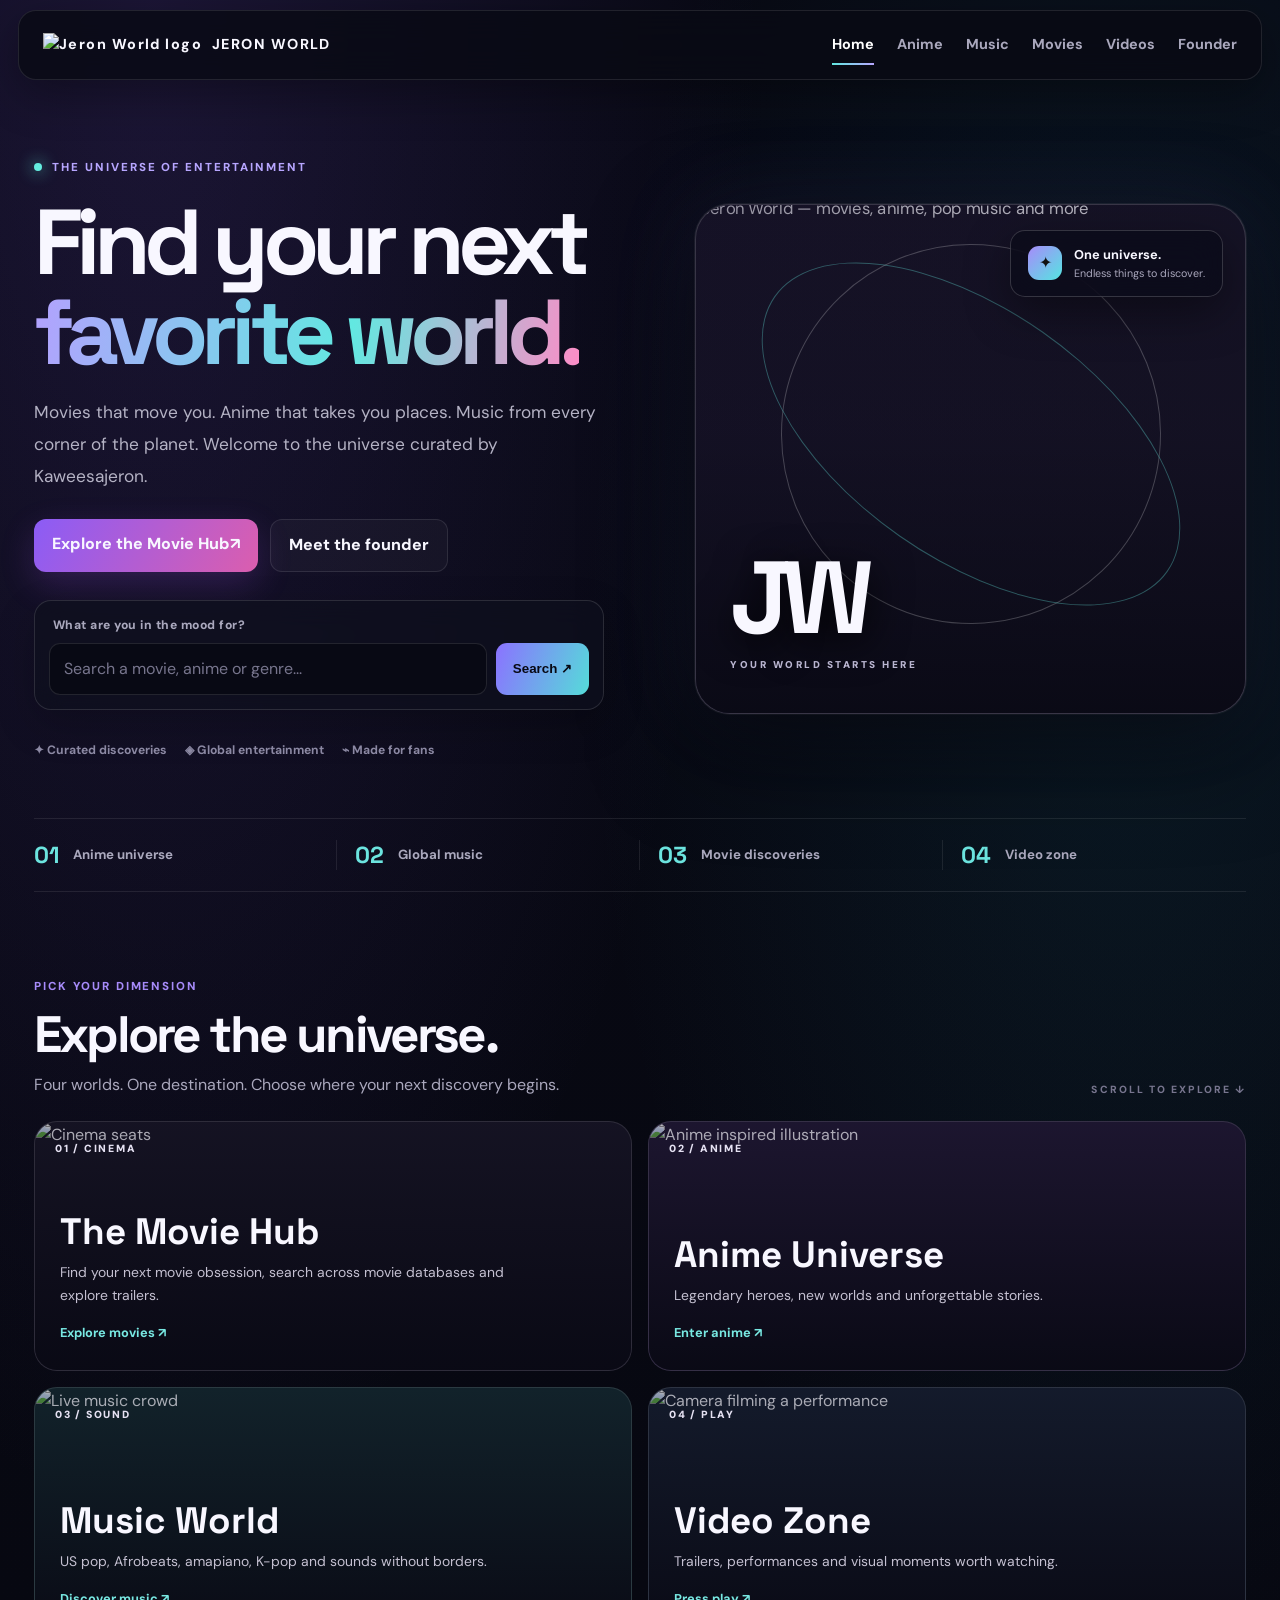
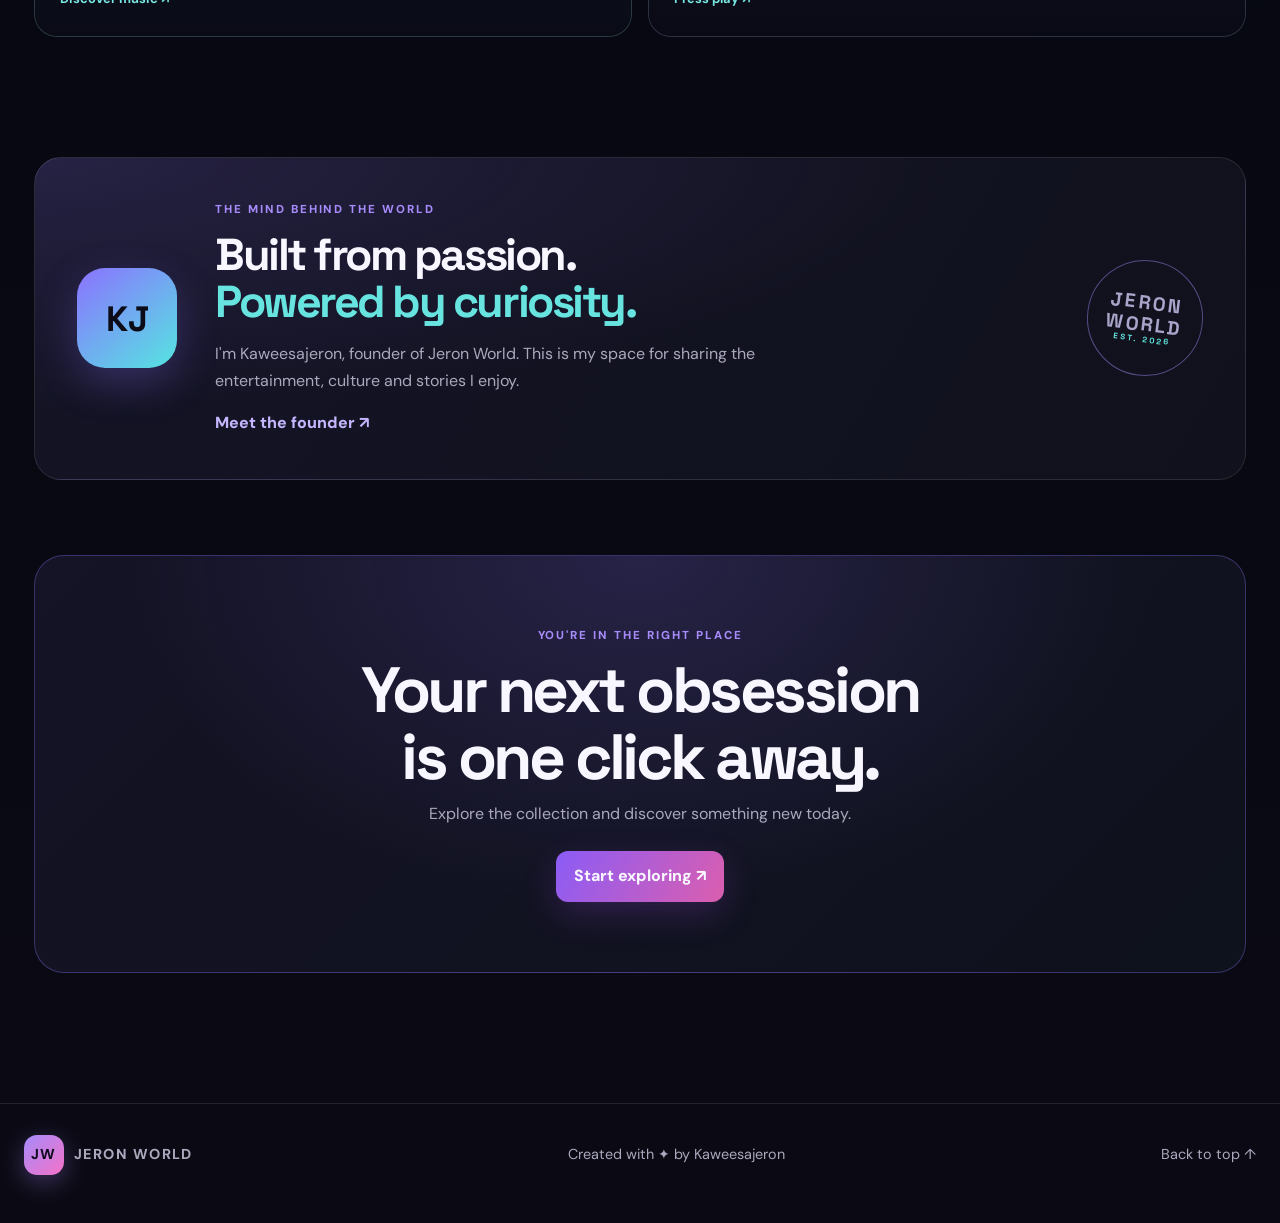
==== commit 856842cd: "Add official Jeron World logo to site header and hero" ====
--- a/index.html
+++ b/index.html
@@ -12,7 +12,7 @@
 </head>
 <body>
 <a class="skip-link" href="#mainContent">Skip to content</a>
-<header class="site-header"><a class="brand" href="index.html"><span class="brand-mark">JW</span><span>JERON <b>WORLD</b></span></a>
+<header class="site-header"><a class="brand" href="index.html"><img class="brand-logo" src="assets/jeron-world-logo.png" alt="Jeron World logo"><span>JERON <b>WORLD</b></span></a>
 <button class="menu-toggle" id="menuToggle" aria-expanded="false" aria-controls="mainNav">☰ Menu</button>
 <nav class="main-nav" id="mainNav"><a href="index.html" aria-current="page">Home</a><a href="anime.html">Anime</a><a href="music.html">Music</a><a href="movies.html">Movies</a><a href="videos.html">Videos</a><a href="about.html">Founder</a></nav></header>
 <main class="jw-home" id="mainContent">
@@ -24,7 +24,7 @@
 <form class="jw-quick-search" id="homeSearchForm" role="search"><label for="homeSearch">What are you in the mood for?</label><div><input id="homeSearch" type="search" placeholder="Search a movie, anime or genre..." autocomplete="off"><button type="submit" aria-label="Search entertainment">Search ↗</button></div></form>
 <div class="jw-proof"><span>✦ Curated discoveries</span><span>◈ Global entertainment</span><span>⌁ Made for fans</span></div>
 </div>
-<div class="jw-hero-visual"><img src="https://images.unsplash.com/photo-1519608487953-e999c86e7455?auto=format&fit=crop&w=1400&q=90" alt="A dramatic starry night sky"><div class="jw-visual-overlay"></div><div class="jw-orbit orbit-one"></div><div class="jw-orbit orbit-two"></div><div class="jw-visual-title"><span>JW</span><small>YOUR WORLD STARTS HERE</small></div><div class="jw-floating-card"><span class="floating-icon">✦</span><div><b>One universe.</b><small>Endless things to discover.</small></div></div></div>
+<div class="jw-hero-visual"><img src="assets/jeron-world-logo.png" alt="Jeron World — movies, anime, pop music and more"><div class="jw-visual-overlay"></div><div class="jw-orbit orbit-one"></div><div class="jw-orbit orbit-two"></div><div class="jw-visual-title"><span>JW</span><small>YOUR WORLD STARTS HERE</small></div><div class="jw-floating-card"><span class="floating-icon">✦</span><div><b>One universe.</b><small>Endless things to discover.</small></div></div></div>
 </section>
 <section class="jw-stats"><div><b>01</b><span>Anime universe</span></div><div><b>02</b><span>Global music</span></div><div><b>03</b><span>Movie discoveries</span></div><div><b>04</b><span>Video zone</span></div></section>
 <section class="jw-discover"><div class="jw-section-head"><div><p class="eyebrow">PICK YOUR DIMENSION</p><h2>Explore the universe.</h2><p>Four worlds. One destination. Choose where your next discovery begins.</p></div><span class="jw-side-note">SCROLL TO EXPLORE ↓</span></div>
--- a/style.css
+++ b/style.css
@@ -140,3 +140,51 @@
 .signin-note{margin:15px 0 0;color:#85839b;font-size:.78rem;line-height:1.6}
 .signin-card .ghost-button{padding:9px 13px;border:1px solid #55e5e177;border-radius:9px;background:#55e5e114;color:#70e9e4;font-weight:800;cursor:pointer}
 @media(max-width:620px){.signin-main{min-height:calc(100vh - 75px);padding:30px 18px 45px}.signin-card{border-radius:22px}}
+
+
+/* 2026 EXPERT EDITION — refined layout, accessibility and motion */
+:root{color-scheme:dark;--jw-cyan:#62e8e1;--jw-lilac:#b7a6ff;--jw-border:rgba(255,255,255,.12);--jw-surface:rgba(19,20,36,.78)}
+html{scroll-padding-top:100px;scrollbar-color:#62548e #090914}
+body{min-height:100vh;text-rendering:optimizeLegibility;-webkit-font-smoothing:antialiased}
+::selection{background:#7f6bdb;color:#fff}
+a,button,input{ -webkit-tap-highlight-color:transparent }
+a:focus-visible,button:focus-visible,input:focus-visible{outline:3px solid var(--jw-cyan);outline-offset:4px}
+.skip-link{position:fixed;z-index:10001;top:12px;left:12px;padding:11px 16px;border-radius:10px;background:#62e8e1;color:#080914;font-weight:900;transform:translateY(-160%);transition:transform .2s}
+.skip-link:focus{transform:translateY(0)}
+.site-header{transition:background .25s,border-color .25s,box-shadow .25s}
+.main-nav a{position:relative;padding:8px 0}
+.main-nav a:after{content:"";position:absolute;left:0;right:100%;bottom:0;height:2px;background:linear-gradient(90deg,var(--jw-cyan),var(--jw-lilac));transition:right .22s}
+.main-nav a:hover:after,.main-nav a[aria-current=page]:after{right:0}
+.main-nav a[aria-current=page]{color:#fff}
+.button,.filter-chip,.social-link,.movie-service-links a{transition:transform .2s ease,border-color .2s ease,background .2s ease,box-shadow .2s ease}
+.button:active,.filter-chip:active{transform:scale(.98)}
+.jw-quick-search{max-width:570px;margin-top:28px;padding:14px;border:1px solid var(--jw-border);border-radius:17px;background:rgba(15,16,30,.72);box-shadow:0 15px 40px #0003;backdrop-filter:blur(14px)}
+.jw-quick-search label{display:block;margin:0 0 8px 4px;color:#aaa8bd;font-size:.76rem;font-weight:800;letter-spacing:.04em}
+.jw-quick-search>div{display:flex;gap:9px}
+.jw-quick-search input{min-width:0;flex:1;border:1px solid #ffffff1c;border-radius:11px;padding:12px 14px;background:#080914;color:#fff;font:inherit}
+.jw-quick-search input::placeholder{color:#77758d}
+.jw-quick-search button{border:0;border-radius:11px;padding:0 17px;background:linear-gradient(110deg,#8b72ff,#55dcd9);color:#080914;font-weight:900;cursor:pointer}
+.jw-quick-search button:hover{filter:brightness(1.1)}
+.jw-bento{grid-template-columns:repeat(2,minmax(0,1fr));grid-template-rows:repeat(2,minmax(250px,auto))}
+.jw-tile{min-height:250px}
+.tile-movies{grid-row:auto}
+.tile-video{display:flex;background:#141b2c}
+.jw-tile>img{filter:saturate(.9)}
+.jw-tile:focus-visible{outline:3px solid var(--jw-cyan);outline-offset:4px}
+.jw-hero-visual{box-shadow:0 35px 100px #0009,0 0 0 1px #ffffff12,0 0 90px #8b72ff1a}
+.jw-founder-strip{backdrop-filter:blur(14px)}
+.movie-search input{font:inherit}
+.movie-search:focus-within{border-color:var(--jw-cyan);box-shadow:0 0 0 3px #55e5e11b}
+.movie-card:focus-within{border-color:var(--jw-cyan)}
+.movie-poster img,.poster-img{background:linear-gradient(135deg,#211b39,#101522)}
+.reading-progress{position:fixed;z-index:1000;top:0;left:0;width:100%;height:3px;transform:scaleX(0);transform-origin:left;background:linear-gradient(90deg,#8b72ff,#55e5e1,#ff8bc6);box-shadow:0 0 14px #55e5e177;pointer-events:none}
+.back-to-top{position:fixed;z-index:80;right:24px;bottom:24px;width:46px;height:46px;border:1px solid #ffffff30;border-radius:15px;background:#17172beF;color:#70e9e4;font-size:1.4rem;font-weight:900;box-shadow:0 12px 35px #0008;cursor:pointer;opacity:0;visibility:hidden;transform:translateY(10px);transition:opacity .2s,visibility .2s,transform .2s,border-color .2s}
+.back-to-top.visible{opacity:1;visibility:visible;transform:translateY(0)}
+.back-to-top:hover{border-color:var(--jw-cyan);background:#202039}
+.reveal-ready{opacity:0;transform:translateY(18px);transition:opacity .65s ease,transform .65s cubic-bezier(.2,.7,.2,1)}
+.reveal-ready.is-visible{opacity:1;transform:translateY(0)}
+[hidden]{display:none!important}
+.site-footer{margin-top:35px}
+@media(max-width:900px){.jw-bento{grid-template-rows:repeat(2,minmax(220px,auto))}.jw-tile{min-height:220px}}
+@media(max-width:680px){.jw-bento{grid-template-columns:1fr;grid-template-rows:none}.jw-tile{min-height:225px}.jw-quick-search{padding:11px}.jw-quick-search button{padding:0 13px}.back-to-top{right:15px;bottom:15px;width:43px;height:43px}.site-header{backdrop-filter:blur(22px)}}
+@media(prefers-reduced-motion:reduce){html{scroll-behavior:auto}*,*::before,*::after{animation-duration:.01ms!important;animation-iteration-count:1!important;transition-duration:.01ms!important;scroll-behavior:auto!important}.reveal-ready{opacity:1;transform:none}}
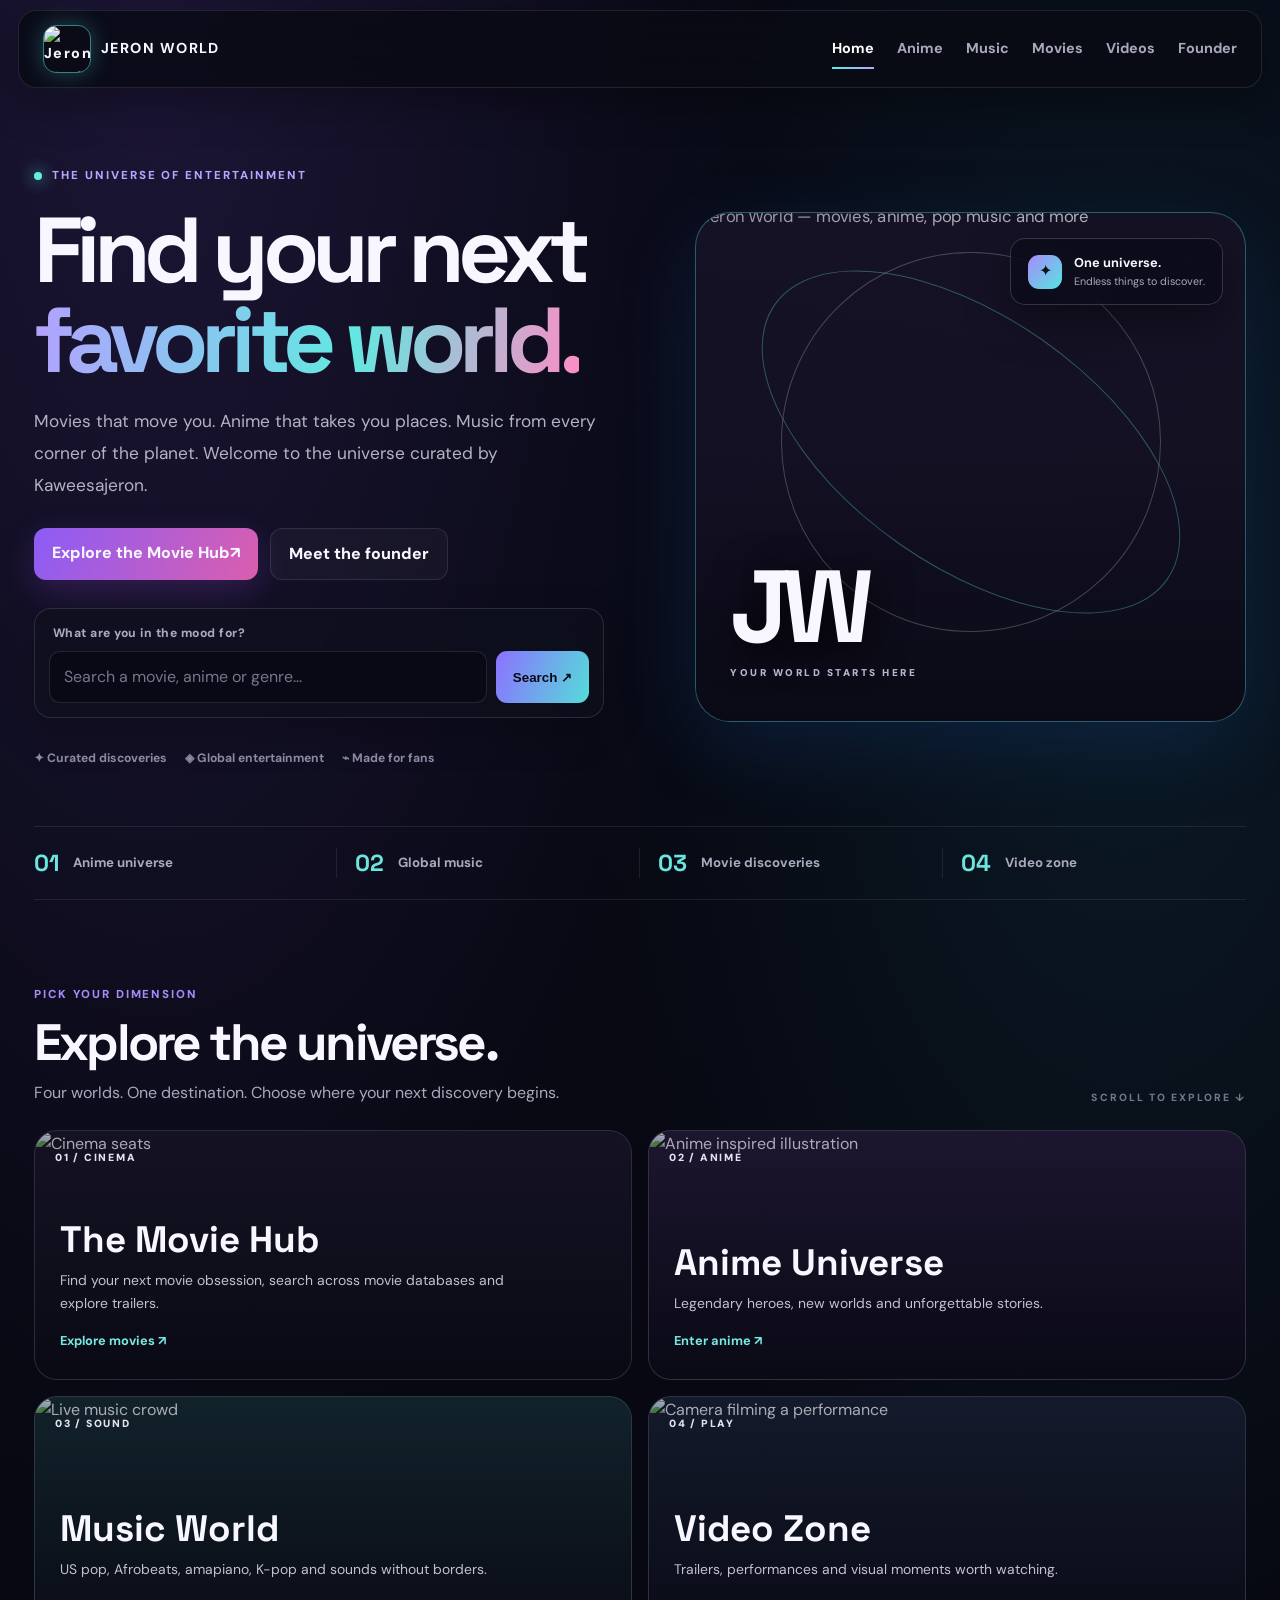
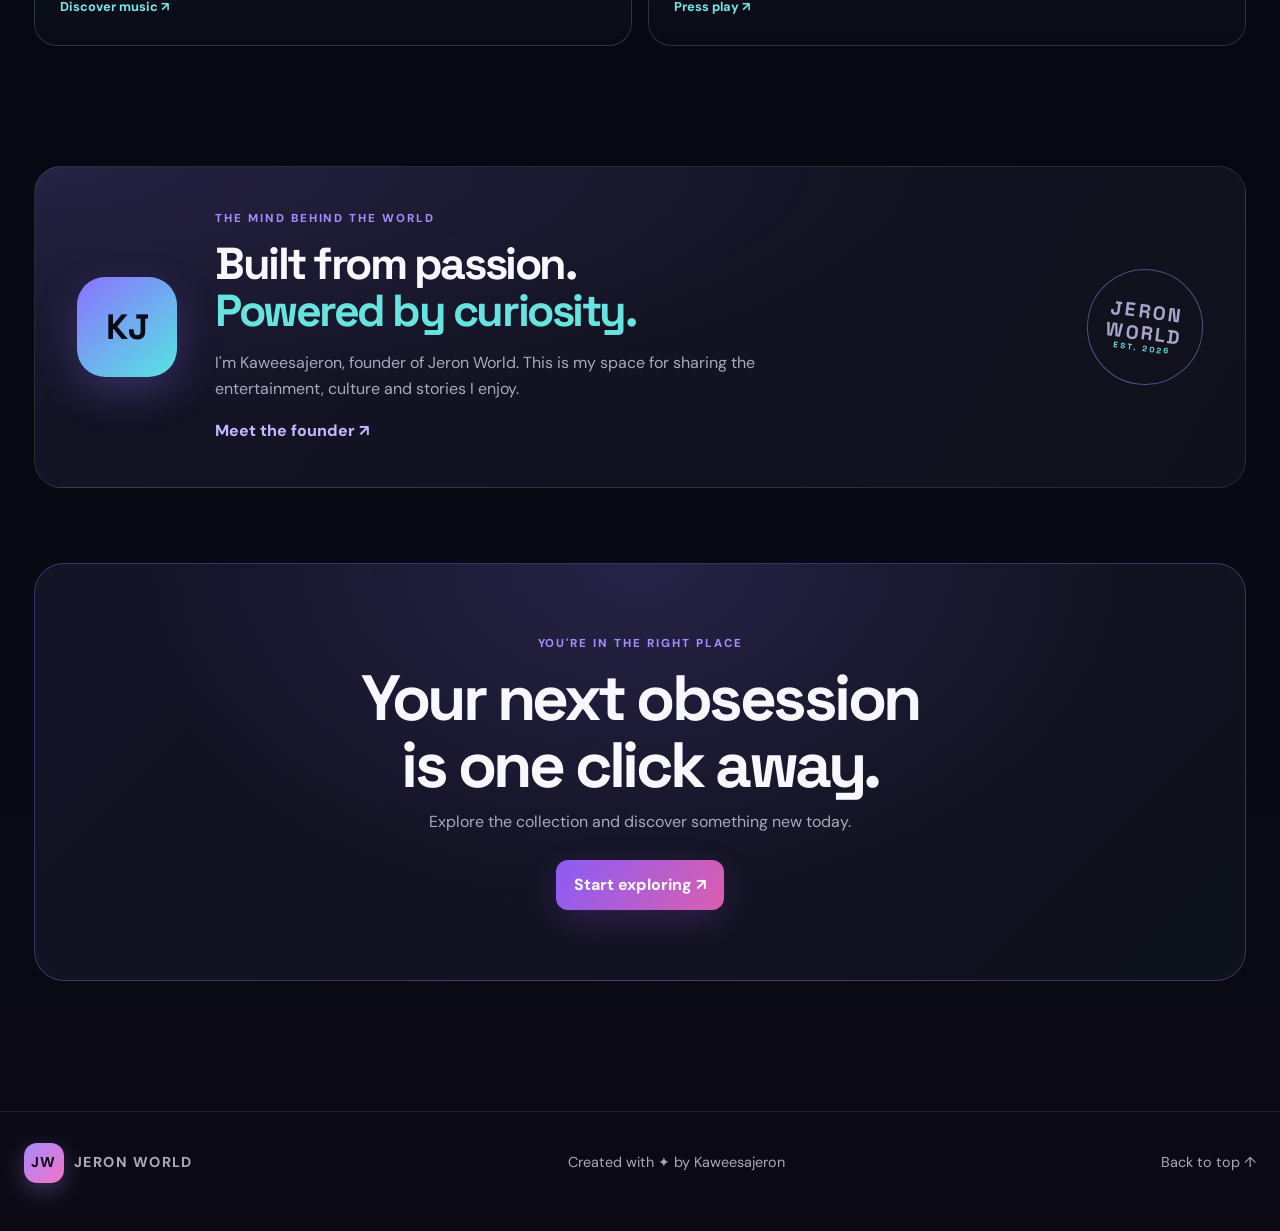
==== commit 61aa3c7d: "Fix official logo image URL across website" ====
--- a/index.html
+++ b/index.html
@@ -12,7 +12,7 @@
 </head>
 <body>
 <a class="skip-link" href="#mainContent">Skip to content</a>
-<header class="site-header"><a class="brand" href="index.html"><img class="brand-logo" src="assets/jeron-world-logo.png" alt="Jeron World logo"><span>JERON <b>WORLD</b></span></a>
+<header class="site-header"><a class="brand" href="index.html"><img class="brand-logo" src="https://raw.githubusercontent.com/kaweesajeron-a11y/Jeron-world/main/assets/jeron-world-logo.png" alt="Jeron World logo"><span>JERON <b>WORLD</b></span></a>
 <button class="menu-toggle" id="menuToggle" aria-expanded="false" aria-controls="mainNav">☰ Menu</button>
 <nav class="main-nav" id="mainNav"><a href="index.html" aria-current="page">Home</a><a href="anime.html">Anime</a><a href="music.html">Music</a><a href="movies.html">Movies</a><a href="videos.html">Videos</a><a href="about.html">Founder</a></nav></header>
 <main class="jw-home" id="mainContent">
@@ -24,7 +24,7 @@
 <form class="jw-quick-search" id="homeSearchForm" role="search"><label for="homeSearch">What are you in the mood for?</label><div><input id="homeSearch" type="search" placeholder="Search a movie, anime or genre..." autocomplete="off"><button type="submit" aria-label="Search entertainment">Search ↗</button></div></form>
 <div class="jw-proof"><span>✦ Curated discoveries</span><span>◈ Global entertainment</span><span>⌁ Made for fans</span></div>
 </div>
-<div class="jw-hero-visual"><img src="assets/jeron-world-logo.png" alt="Jeron World — movies, anime, pop music and more"><div class="jw-visual-overlay"></div><div class="jw-orbit orbit-one"></div><div class="jw-orbit orbit-two"></div><div class="jw-visual-title"><span>JW</span><small>YOUR WORLD STARTS HERE</small></div><div class="jw-floating-card"><span class="floating-icon">✦</span><div><b>One universe.</b><small>Endless things to discover.</small></div></div></div>
+<div class="jw-hero-visual"><img src="https://raw.githubusercontent.com/kaweesajeron-a11y/Jeron-world/main/assets/jeron-world-logo.png" alt="Jeron World — movies, anime, pop music and more"><div class="jw-visual-overlay"></div><div class="jw-orbit orbit-one"></div><div class="jw-orbit orbit-two"></div><div class="jw-visual-title"><span>JW</span><small>YOUR WORLD STARTS HERE</small></div><div class="jw-floating-card"><span class="floating-icon">✦</span><div><b>One universe.</b><small>Endless things to discover.</small></div></div></div>
 </section>
 <section class="jw-stats"><div><b>01</b><span>Anime universe</span></div><div><b>02</b><span>Global music</span></div><div><b>03</b><span>Movie discoveries</span></div><div><b>04</b><span>Video zone</span></div></section>
 <section class="jw-discover"><div class="jw-section-head"><div><p class="eyebrow">PICK YOUR DIMENSION</p><h2>Explore the universe.</h2><p>Four worlds. One destination. Choose where your next discovery begins.</p></div><span class="jw-side-note">SCROLL TO EXPLORE ↓</span></div>
--- a/style.css
+++ b/style.css
@@ -188,3 +188,6 @@
 @media(max-width:900px){.jw-bento{grid-template-rows:repeat(2,minmax(220px,auto))}.jw-tile{min-height:220px}}
 @media(max-width:680px){.jw-bento{grid-template-columns:1fr;grid-template-rows:none}.jw-tile{min-height:225px}.jw-quick-search{padding:11px}.jw-quick-search button{padding:0 13px}.back-to-top{right:15px;bottom:15px;width:43px;height:43px}.site-header{backdrop-filter:blur(22px)}}
 @media(prefers-reduced-motion:reduce){html{scroll-behavior:auto}*,*::before,*::after{animation-duration:.01ms!important;animation-iteration-count:1!important;transition-duration:.01ms!important;scroll-behavior:auto!important}.reveal-ready{opacity:1;transform:none}}
+
+/* Jeron World official generated logo */
+.brand-logo{width:48px;height:48px;object-fit:cover;border-radius:13px;border:1px solid rgba(85,229,225,.55);box-shadow:0 0 22px rgba(85,229,225,.28)}.jw-hero-visual>img{object-fit:cover;object-position:center;filter:saturate(1.08)}.jw-hero-visual{border:1px solid rgba(85,229,225,.35);box-shadow:0 25px 80px rgba(28,91,190,.18)}@media(max-width:680px){.brand-logo{width:42px;height:42px}}
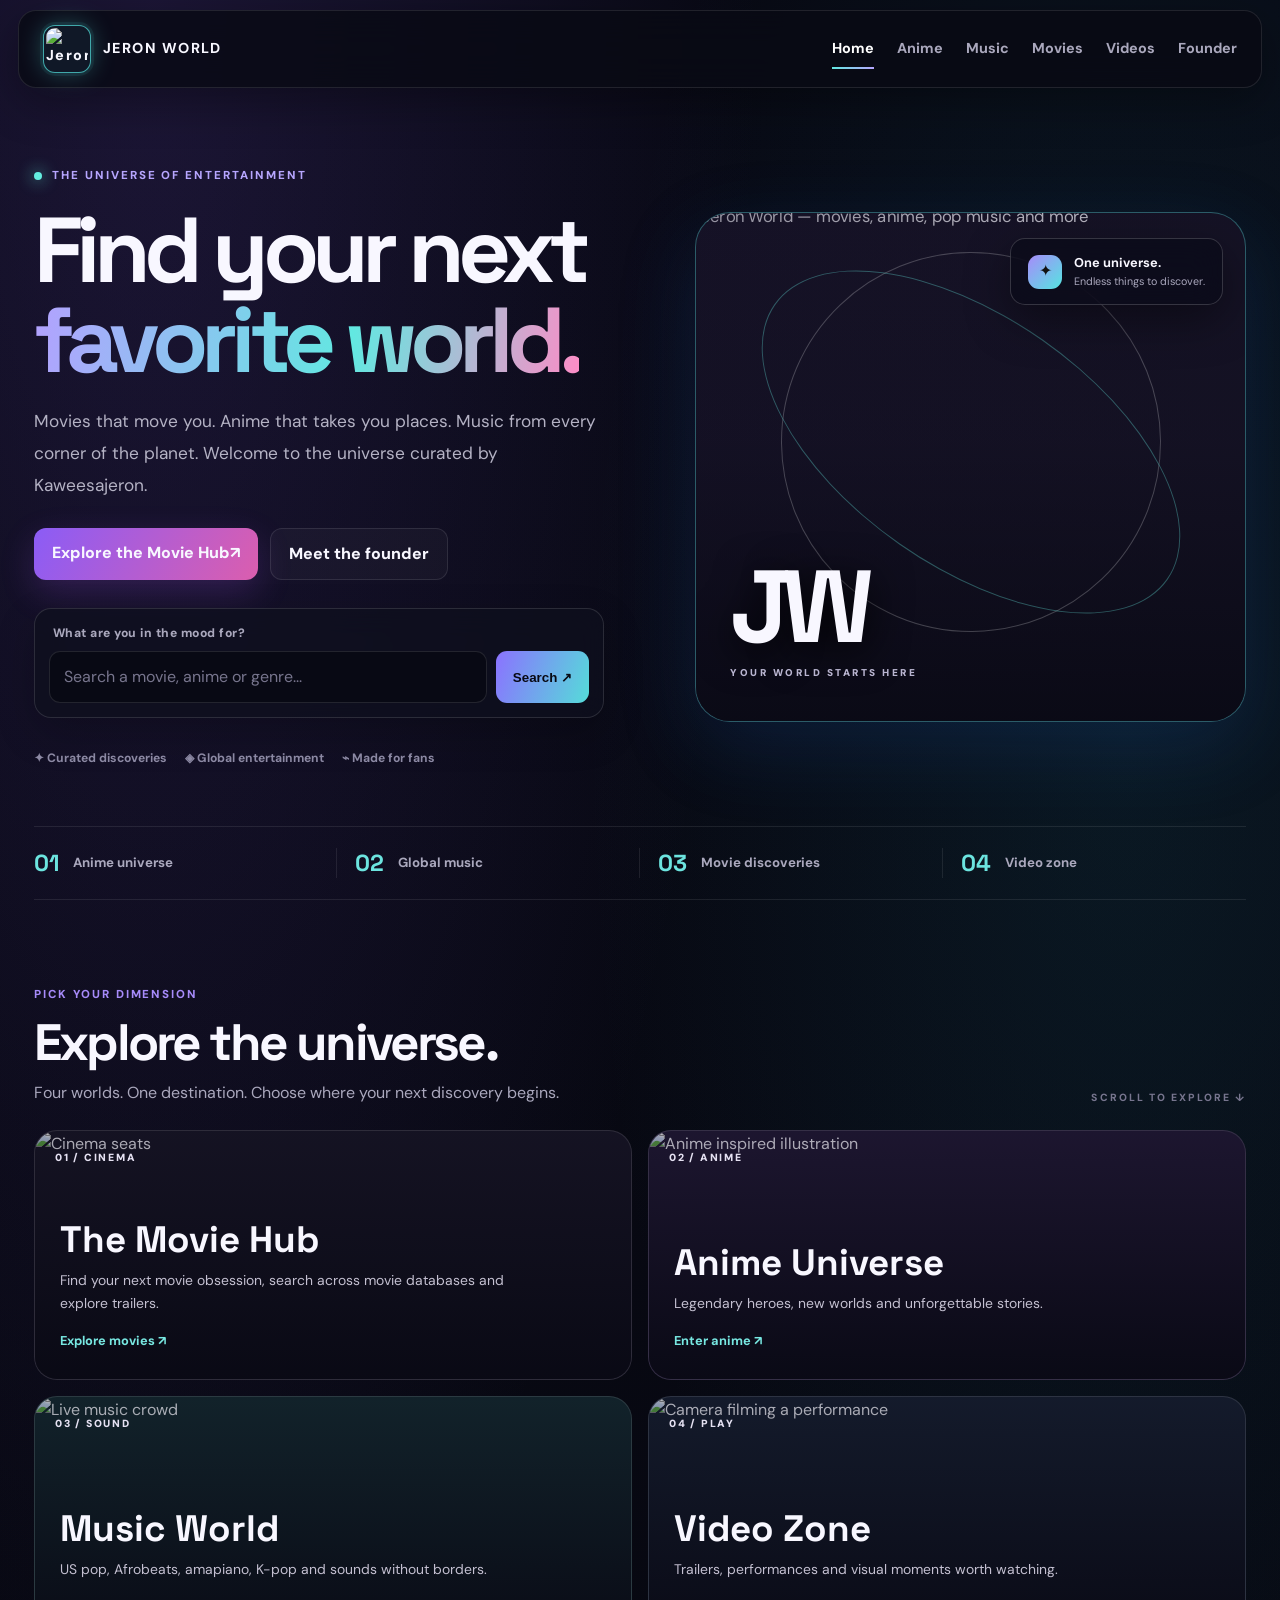
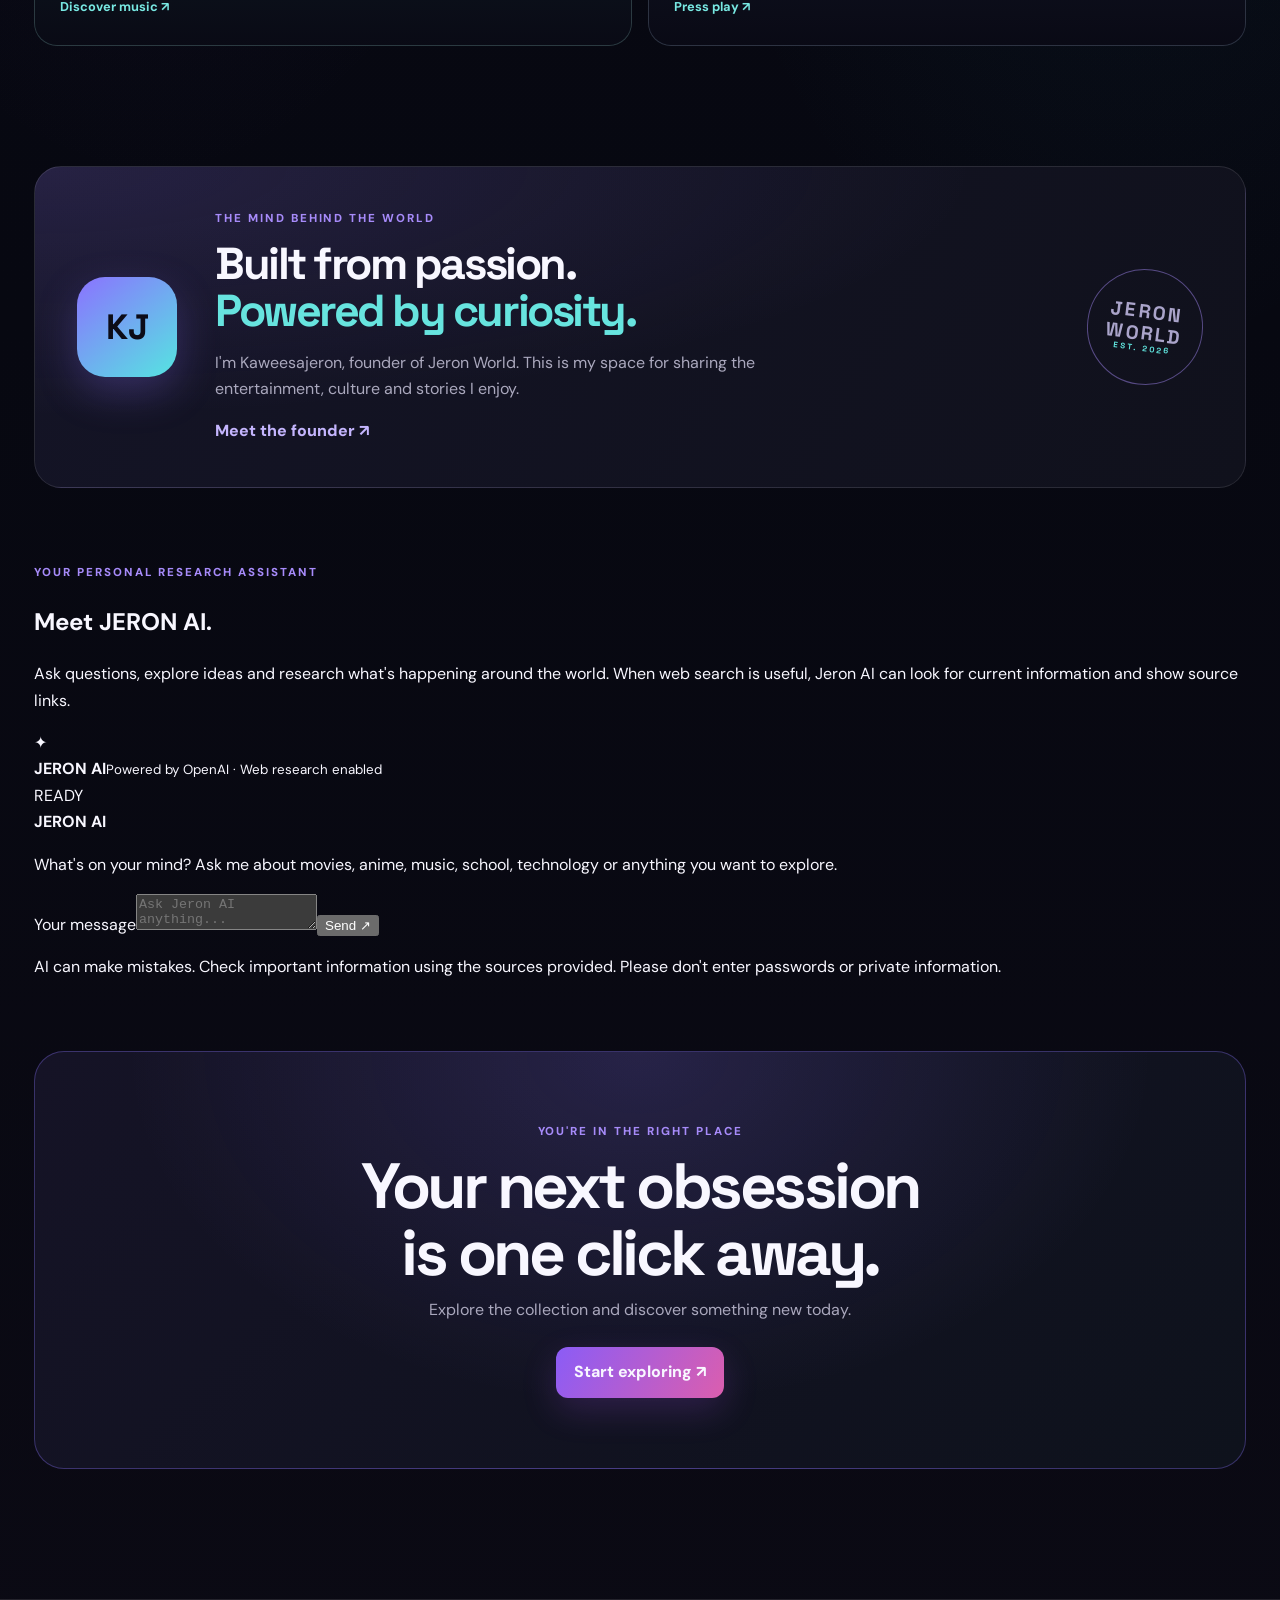
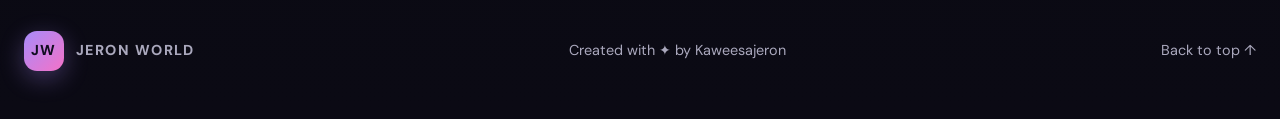
==== commit 088ce7d3: "Add JERON AI assistant section" ====
--- a/index.html
+++ b/index.html
@@ -7,8 +7,8 @@
 <meta property="og:title" content="Jeron World — Your Entertainment Universe"><meta property="og:description" content="Discover movies, anime, global music and videos, curated by Kaweesajeron."><meta property="og:type" content="website">
 <link rel="preconnect" href="https://fonts.googleapis.com"><link rel="preconnect" href="https://fonts.gstatic.com" crossorigin>
 <link href="https://fonts.googleapis.com/css2?family=DM+Sans:wght@400;500;600;700;800&family=Space+Grotesk:wght@400;500;600;700&display=swap" rel="stylesheet">
-<link rel="stylesheet" href="style.css?v=20261104f">
-<script src="script.js?v=20261104f" defer></script>
+<link rel="stylesheet" href="style.css?v=20261104g">
+<script src="script.js?v=20261104g" defer></script>
 </head>
 <body>
 <a class="skip-link" href="#mainContent">Skip to content</a>
@@ -35,6 +35,13 @@
 <a class="jw-tile tile-video" href="videos.html"><img src="https://images.unsplash.com/photo-1492619375914-88005aa9e8fb?auto=format&fit=crop&w=1000&q=85" alt="Camera filming a performance"><span class="tile-index">04 / PLAY</span><div><h3>Video Zone</h3><p>Trailers, performances and visual moments worth watching.</p><b>Press play ↗</b></div></a>
 </div></section>
 <section class="jw-founder-strip"><div class="founder-monogram">KJ</div><div><p class="eyebrow">THE MIND BEHIND THE WORLD</p><h2>Built from passion.<br><span>Powered by curiosity.</span></h2><p>I'm Kaweesajeron, founder of Jeron World. This is my space for sharing the entertainment, culture and stories I enjoy.</p><a class="text-link" href="about.html">Meet the founder ↗</a></div><div class="founder-stamp">JERON<br>WORLD<br><span>EST. 2026</span></div></section>
+
+<section class="jeron-ai" id="jeronAI" aria-labelledby="jeronAiTitle">
+<div class="ai-heading"><p class="eyebrow">YOUR PERSONAL RESEARCH ASSISTANT</p><h2 id="jeronAiTitle">Meet <span>JERON AI.</span></h2><p>Ask questions, explore ideas and research what's happening around the world. When web search is useful, Jeron AI can look for current information and show source links.</p></div>
+<div class="ai-chat-panel"><div class="ai-chat-top"><span class="ai-orb">✦</span><div><b>JERON AI</b><small>Powered by OpenAI · Web research enabled</small></div><span class="ai-status">READY</span></div>
+<div class="ai-messages" id="jeronAiMessages" aria-live="polite"><div class="ai-message ai-assistant"><b>JERON AI</b><p>What's on your mind? Ask me about movies, anime, music, school, technology or anything you want to explore.</p></div></div>
+<form class="ai-compose" id="jeronAiForm"><label class="sr-only" for="jeronAiInput">Your message</label><textarea id="jeronAiInput" rows="2" maxlength="4000" placeholder="Ask Jeron AI anything..." required></textarea><button id="jeronAiSend" type="submit">Send ↗</button></form><p class="ai-disclaimer">AI can make mistakes. Check important information using the sources provided. Please don't enter passwords or private information.</p></div>
+</section>
 <section class="jw-bottom-cta"><p class="eyebrow">YOU'RE IN THE RIGHT PLACE</p><h2>Your next obsession<br>is one click away.</h2><p>Explore the collection and discover something new today.</p><a class="button button-primary" href="movies.html">Start exploring ↗</a></section>
 </main>
 <footer class="site-footer"><a class="brand" href="index.html"><span class="brand-mark">JW</span><span>JERON <b>WORLD</b></span></a><p>Created with ✦ by Kaweesajeron</p><a href="#">Back to top ↑</a></footer>
--- a/style.css
+++ b/style.css
@@ -191,3 +191,6 @@
 
 /* Jeron World official generated logo */
 .brand-logo{width:48px;height:48px;object-fit:cover;border-radius:13px;border:1px solid rgba(85,229,225,.55);box-shadow:0 0 22px rgba(85,229,225,.28)}.jw-hero-visual>img{object-fit:cover;object-position:center;filter:saturate(1.08)}.jw-hero-visual{border:1px solid rgba(85,229,225,.35);box-shadow:0 25px 80px rgba(28,91,190,.18)}@media(max-width:680px){.brand-logo{width:42px;height:42px}}
+
+/* Reliable, visible site identity logo */
+.brand{display:flex!important;align-items:center!important;gap:12px!important;min-width:max-content}.brand-logo{display:block!important;flex:0 0 48px!important;width:48px!important;height:48px!important;min-width:48px!important;min-height:48px!important;object-fit:contain!important;object-position:center!important;padding:2px!important;border-radius:12px!important;background:#101827!important;border:1px solid rgba(85,229,225,.7)!important;box-shadow:0 0 0 3px rgba(85,229,225,.08),0 0 24px rgba(85,229,225,.3)!important;opacity:1!important;visibility:visible!important}@media(max-width:680px){.brand-logo{flex-basis:42px!important;width:42px!important;height:42px!important;min-width:42px!important;min-height:42px!important}}
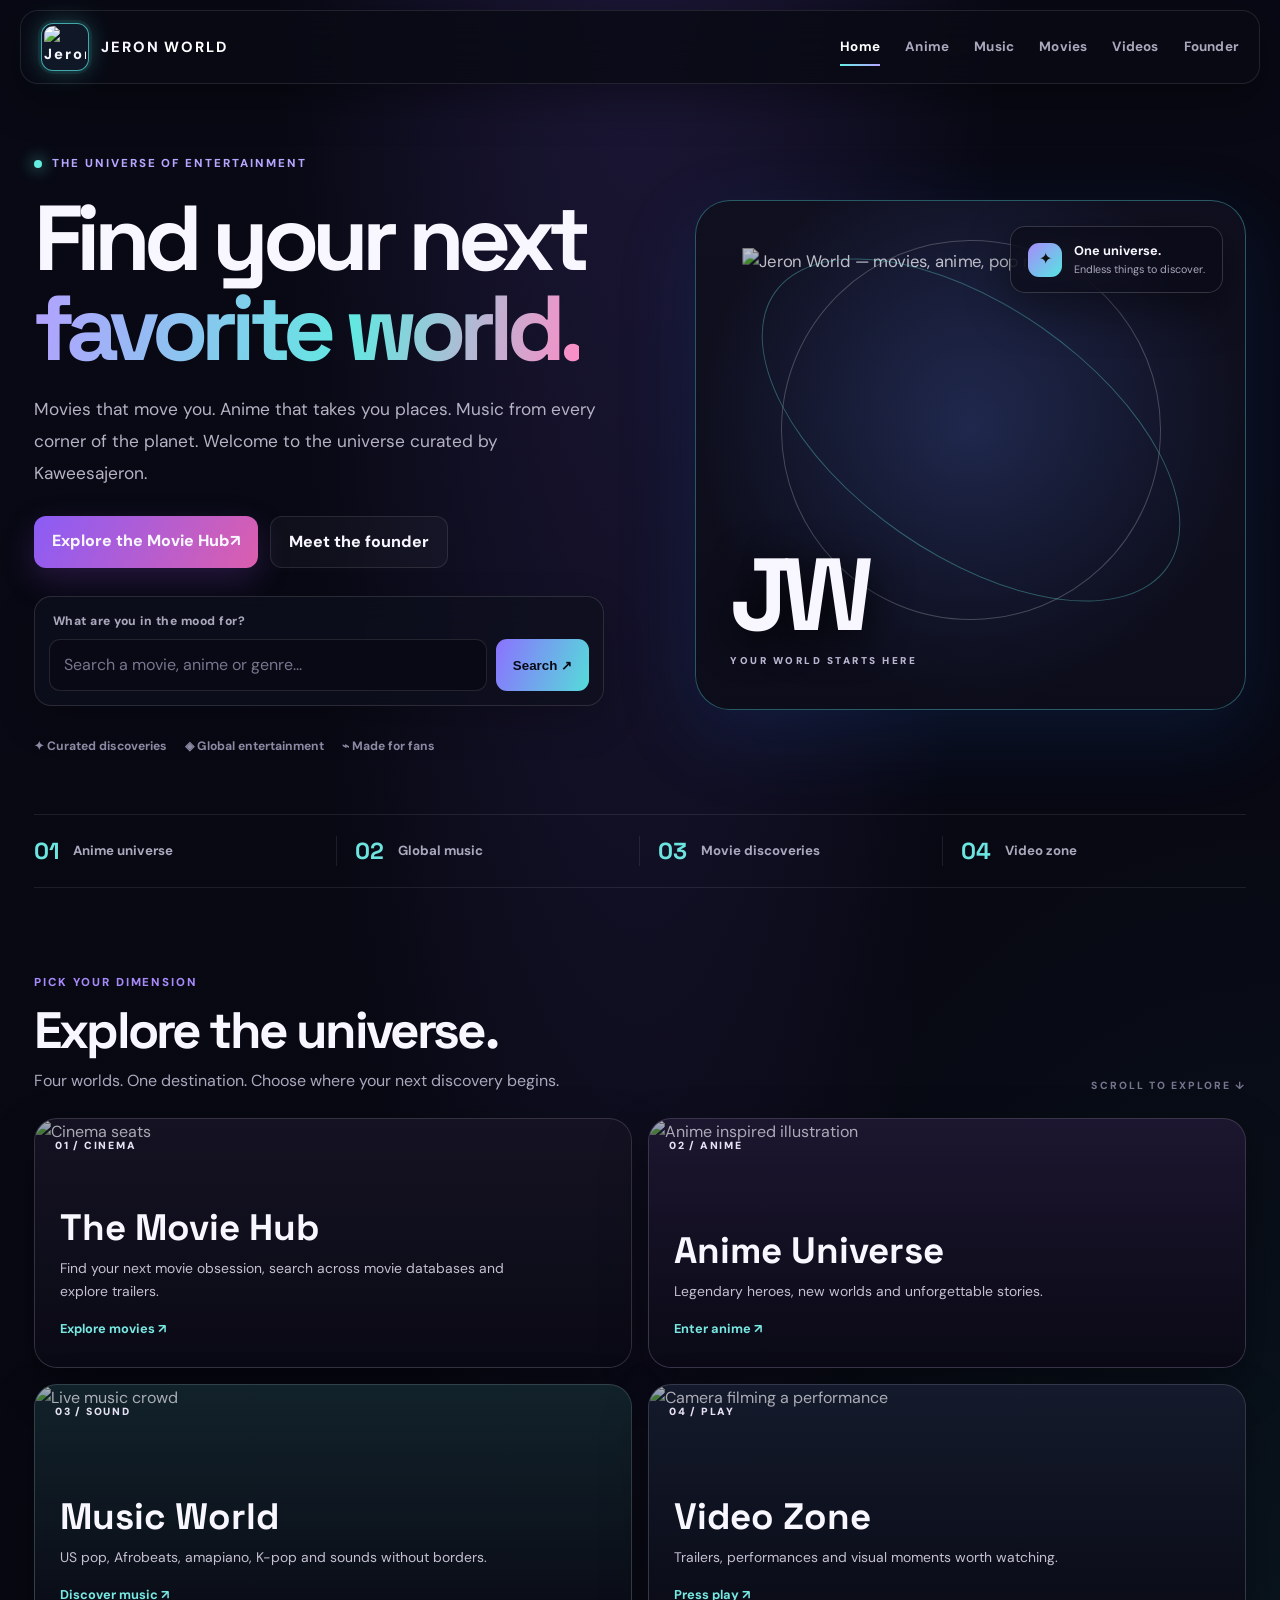
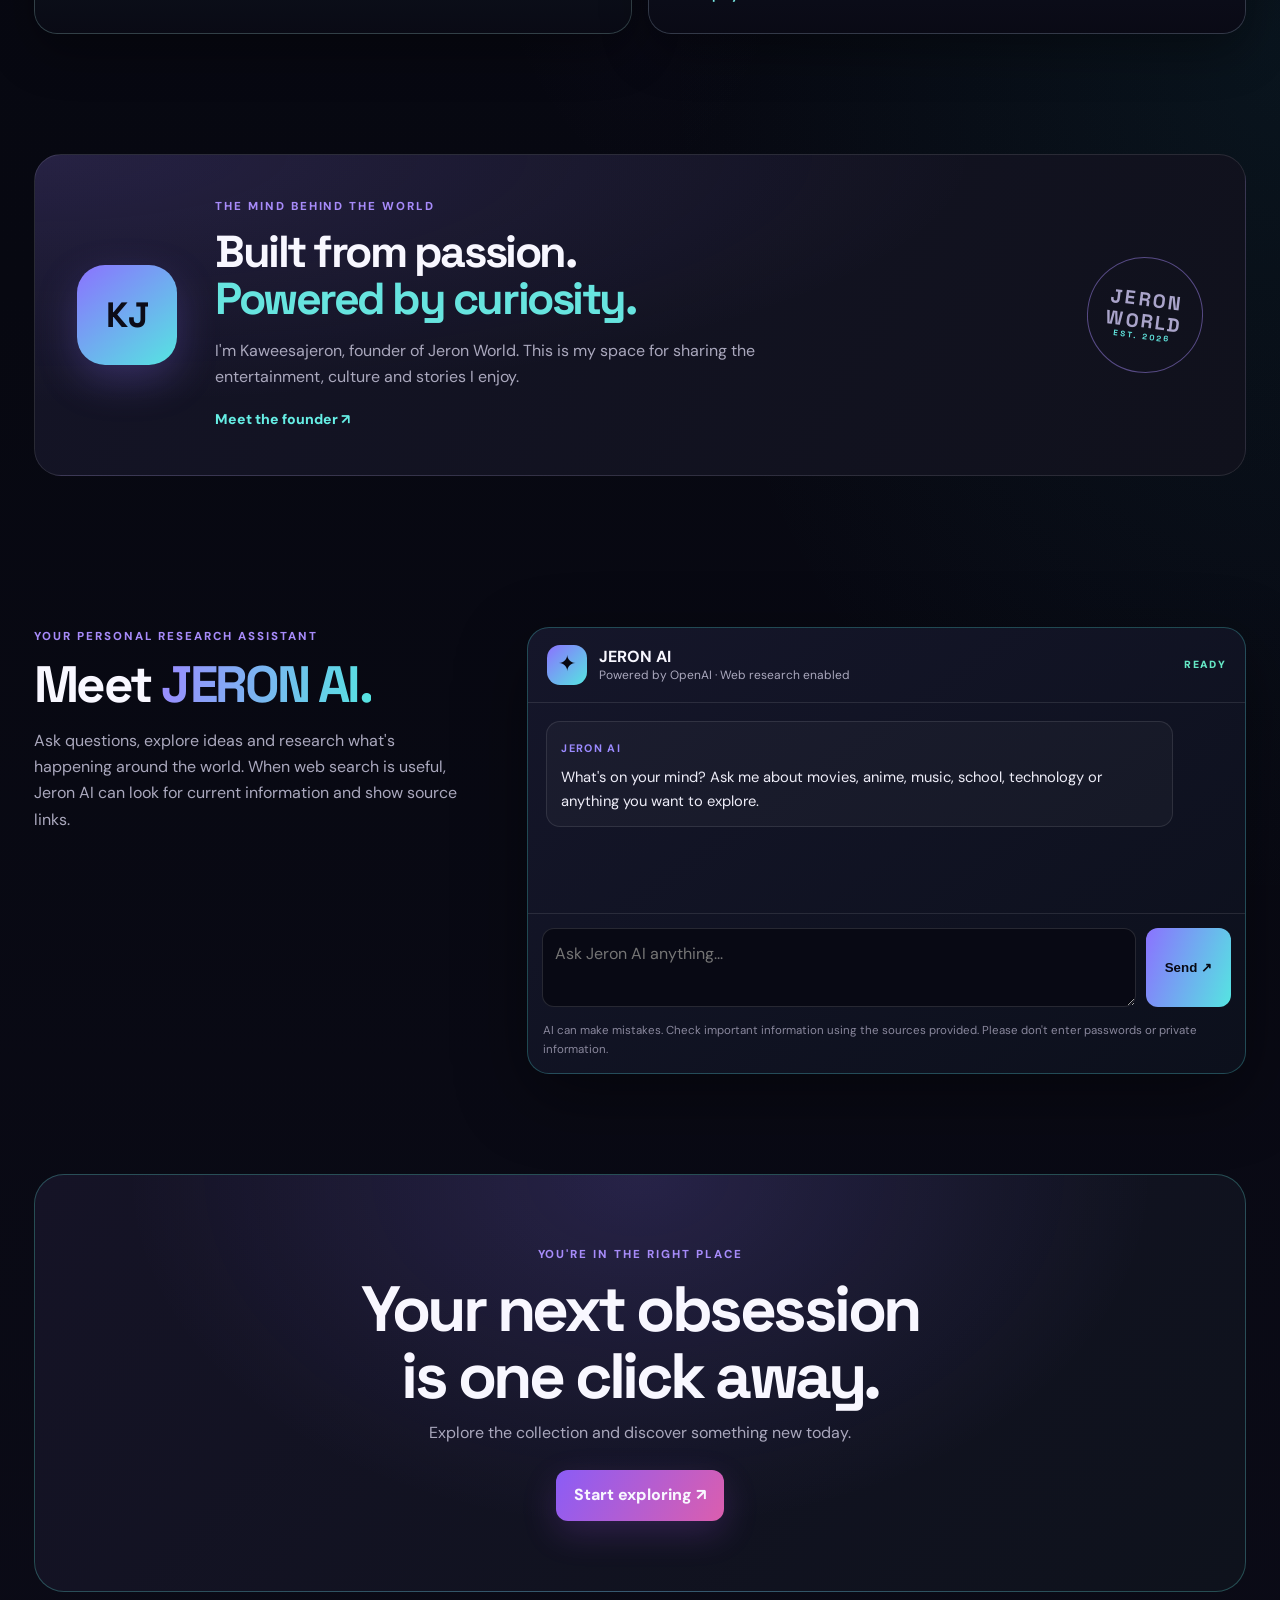
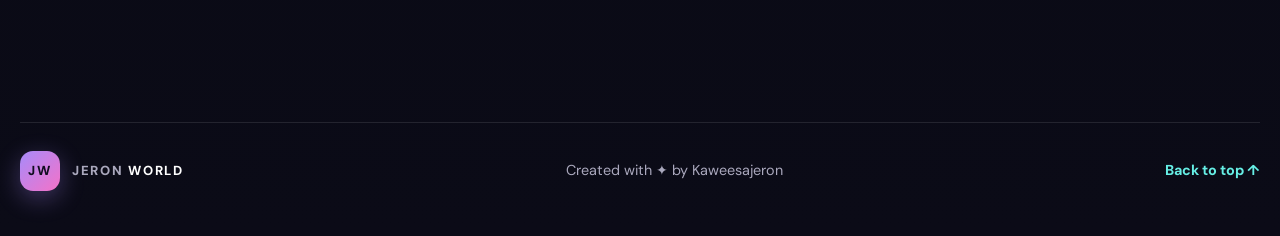
==== commit bd62e36d: "Polish all Jeron World pages with premium responsive design" ====
--- a/index.html
+++ b/index.html
@@ -7,8 +7,8 @@
 <meta property="og:title" content="Jeron World — Your Entertainment Universe"><meta property="og:description" content="Discover movies, anime, global music and videos, curated by Kaweesajeron."><meta property="og:type" content="website">
 <link rel="preconnect" href="https://fonts.googleapis.com"><link rel="preconnect" href="https://fonts.gstatic.com" crossorigin>
 <link href="https://fonts.googleapis.com/css2?family=DM+Sans:wght@400;500;600;700;800&family=Space+Grotesk:wght@400;500;600;700&display=swap" rel="stylesheet">
-<link rel="stylesheet" href="style.css?v=20261104g">
-<script src="script.js?v=20261104g" defer></script>
+<link rel="stylesheet" href="style.css?v=20261109-premium">
+<script src="script.js?v=20261109-premium" defer></script>
 </head>
 <body>
 <a class="skip-link" href="#mainContent">Skip to content</a>
--- a/style.css
+++ b/style.css
@@ -194,3 +194,102 @@
 
 /* Reliable, visible site identity logo */
 .brand{display:flex!important;align-items:center!important;gap:12px!important;min-width:max-content}.brand-logo{display:block!important;flex:0 0 48px!important;width:48px!important;height:48px!important;min-width:48px!important;min-height:48px!important;object-fit:contain!important;object-position:center!important;padding:2px!important;border-radius:12px!important;background:#101827!important;border:1px solid rgba(85,229,225,.7)!important;box-shadow:0 0 0 3px rgba(85,229,225,.08),0 0 24px rgba(85,229,225,.3)!important;opacity:1!important;visibility:visible!important}@media(max-width:680px){.brand-logo{flex-basis:42px!important;width:42px!important;height:42px!important;min-width:42px!important;min-height:42px!important}}
+
+/* JERON AI research chat */
+.jeron-ai{padding:76px 0 30px;display:grid;grid-template-columns:.78fr 1.22fr;gap:34px;align-items:start}
+.ai-heading h2{font:700 clamp(2.2rem,4vw,3.5rem)/1.05 'Space Grotesk';margin:0 0 14px;letter-spacing:-.05em}
+.ai-heading h2 span{background:linear-gradient(100deg,#9b8aff,#55e5e1);background-clip:text;color:transparent}
+.ai-heading>p:last-child{color:var(--muted);max-width:440px}
+.ai-chat-panel{border:1px solid #55e5e144;border-radius:22px;background:linear-gradient(145deg,#15162a,#0c101c);overflow:hidden;box-shadow:0 22px 70px #0006}
+.ai-chat-top{display:flex;align-items:center;gap:12px;padding:17px 19px;border-bottom:1px solid var(--line)}
+.ai-orb{display:grid;place-items:center;width:40px;height:40px;border-radius:13px;background:linear-gradient(135deg,#8b72ff,#55e5e1);color:#080811;font-size:1.4rem}
+.ai-chat-top div{display:grid;line-height:1.35}.ai-chat-top small{color:var(--muted);font-size:.75rem}
+.ai-status{margin-left:auto;color:#65e6c4;font-size:.65rem;font-weight:900;letter-spacing:.13em}
+.ai-messages{display:flex;flex-direction:column;gap:12px;padding:18px;min-height:210px;max-height:430px;overflow-y:auto}
+.ai-message{max-width:92%;padding:12px 14px;border:1px solid var(--line);border-radius:14px;background:#ffffff08}
+.ai-message b{font-size:.68rem;letter-spacing:.12em;color:#9b8aff}
+.ai-message p{margin:5px 0 0;white-space:pre-wrap;overflow-wrap:anywhere;color:#eeedf8;font-size:.92rem}
+.ai-user{align-self:flex-end;background:#292447;border-color:#9b8aff44}.ai-user b{color:#d1c8ff}
+.ai-compose{display:flex;gap:10px;padding:14px;border-top:1px solid var(--line)}
+.ai-compose textarea{flex:1;min-width:0;resize:vertical;max-height:130px;border:1px solid #ffffff20;border-radius:12px;background:#080914;color:#fff;padding:12px;font:inherit}
+.ai-compose button{align-self:stretch;border:0;border-radius:12px;padding:0 19px;background:linear-gradient(110deg,#8b72ff,#55e5e1);color:#080914;font-weight:900;cursor:pointer}
+.ai-compose button:disabled{opacity:.6;cursor:wait}.ai-disclaimer{margin:0;padding:0 15px 14px;color:#89879c;font-size:.72rem}
+.ai-sources{display:flex;flex-wrap:wrap;gap:7px;margin-top:12px;padding-top:9px;border-top:1px solid var(--line)}
+.ai-sources b{width:100%;color:#65e6c4}.ai-sources a{font-size:.75rem;color:#a8e8f1;text-decoration:underline;overflow-wrap:anywhere}
+.sr-only{position:absolute;width:1px;height:1px;padding:0;margin:-1px;overflow:hidden;clip:rect(0,0,0,0);white-space:nowrap;border:0}
+@media(max-width:760px){.jeron-ai{grid-template-columns:1fr;padding-top:55px}.ai-messages{min-height:180px}.ai-compose button{padding:0 13px}}
+
+
+/* JERON WORLD — 9 NOV 2026 PREMIUM ALL-PAGES POLISH */
+:root{--jw-cyan:#66eee5;--jw-violet:#a18bff;--jw-pink:#ff8fca;--jw-panel:rgba(20,21,39,.82);--jw-line:rgba(255,255,255,.12)}
+body{background-image:radial-gradient(ellipse at 50% -18%,rgba(113,83,206,.23),transparent 42%),radial-gradient(ellipse at 100% 48%,rgba(36,163,172,.08),transparent 34%),linear-gradient(180deg,#080914 0%,#070811 55%,#0b0b17 100%)}
+.site-header{width:min(1340px,calc(100% - 40px));padding:12px 20px;min-height:74px;box-shadow:0 14px 44px rgba(0,0,0,.38)}
+.brand{letter-spacing:.13em;font-size:.92rem}
+.brand b{color:#fff}
+.main-nav{align-items:center;gap:clamp(12px,2vw,25px)}
+.main-nav a{font-size:.84rem;letter-spacing:.015em}
+main:not(.jw-home){padding-bottom:90px}
+.page-hero{position:relative;isolation:isolate;overflow:hidden;padding:clamp(58px,8vw,100px) 0 45px;margin-bottom:8px}
+.page-hero:before{content:"";position:absolute;z-index:-1;right:2%;top:8%;width:min(34vw,340px);aspect-ratio:1;border-radius:50%;background:radial-gradient(circle,rgba(111,92,207,.2),rgba(76,214,210,.06) 42%,transparent 70%);filter:blur(8px);pointer-events:none}
+.page-hero .eyebrow{display:flex;align-items:center;gap:10px}
+.page-hero h1{max-width:950px;font-size:clamp(3rem,7vw,6.1rem);line-height:.99}
+.page-hero>p:last-child{max-width:680px;line-height:1.85;margin-top:20px}
+.card-grid{gap:22px}
+.content-card{position:relative;border-radius:22px;background:linear-gradient(150deg,rgba(30,29,52,.96),rgba(12,13,24,.98));border-color:rgba(255,255,255,.12);box-shadow:0 18px 48px rgba(0,0,0,.28)}
+.content-card:hover{transform:translateY(-7px);border-color:rgba(102,238,229,.58);box-shadow:0 24px 60px rgba(0,0,0,.45),0 0 30px rgba(102,238,229,.07)}
+.poster-img{aspect-ratio:4/4.7;transition:transform .5s cubic-bezier(.2,.7,.2,1);background:linear-gradient(135deg,#201b3b,#101827)}
+.content-card:hover .poster-img{transform:scale(1.035)}
+.card-body{padding:19px 19px 21px}
+.card-body h2{font-size:1.28rem;letter-spacing:-.025em}
+.card-body p{line-height:1.75;min-height:3.2em}
+.text-link{display:inline-flex;align-items:center;gap:7px;color:var(--jw-cyan);font-size:.88rem}
+.text-link:hover{color:#fff}
+.section-wrap{padding-top:58px}
+.section-wrap>h2{font:700 clamp(1.8rem,3.6vw,2.65rem)/1.15 'Space Grotesk';letter-spacing:-.04em}
+.link-grid{gap:13px}
+.social-link{min-height:68px;padding:18px 20px;background:linear-gradient(120deg,rgba(27,27,48,.8),rgba(13,15,26,.85));border-color:var(--jw-line);border-radius:16px}
+.social-link:hover{transform:translateY(-3px);border-color:#66eee588;background:#66eee50d}
+.social-link b{color:var(--jw-cyan);white-space:nowrap}
+.site-footer{width:min(1340px,calc(100% - 40px));padding:28px 0 45px;margin-top:45px}
+.site-footer .brand{font-size:.82rem}
+.site-footer p{margin:0}
+.site-footer>a:last-child{color:var(--jw-cyan);font-weight:700}
+.about-section{gap:clamp(28px,5vw,70px);padding:35px 0 30px}
+.profile-frame{position:relative;height:clamp(330px,43vw,540px);border-radius:28px;border-color:#66eee555;box-shadow:0 25px 70px #0008,0 0 45px #66eee50c}
+.profile-frame:after{content:"";position:absolute;inset:12px;border:1px solid #ffffff35;border-radius:19px;pointer-events:none}
+.about-copy h2{font-size:clamp(2.2rem,4.6vw,3.7rem);line-height:1.06;letter-spacing:-.05em}
+.about-copy p{font-size:1rem;line-height:1.9}
+.video-feature{gap:30px;padding:20px;border-radius:25px;background:linear-gradient(130deg,rgba(29,27,51,.92),rgba(12,14,25,.94));border-color:#ffffff1d;box-shadow:0 22px 65px #0006}
+.video-frame{border-radius:18px;box-shadow:0 12px 35px #0008}
+.video-copy h2{font:700 clamp(2rem,4vw,3rem)/1.1 'Space Grotesk';letter-spacing:-.04em;margin:0}
+.video-copy p:not(.eyebrow){color:var(--muted);line-height:1.8}
+.cta-band{border-radius:27px}
+.movie-dashboard .site-header{width:min(1340px,calc(100% - 40px))}
+.movie-welcome{padding:clamp(45px,7vw,80px) 0 38px}
+.movie-welcome h1{font-size:clamp(3rem,6.5vw,5.8rem)}
+.movie-welcome-art{border:1px solid #ffffff2b;box-shadow:0 22px 65px #cf511a30,0 0 45px #49c4d722}
+.movie-toolbar{padding:22px;border-radius:22px;border-color:#ffffff20;background:linear-gradient(145deg,rgba(23,22,34,.96),rgba(10,10,18,.98));box-shadow:0 20px 55px #0006}
+.movie-search{min-height:56px}
+.movie-search input{font-size:1rem}
+.movie-filters{gap:10px}
+.filter-chip{padding:10px 17px}
+.movie-section{padding-top:45px}
+.movie-grid{gap:18px}
+.movie-card{border-radius:17px;background:linear-gradient(160deg,#171621,#0c0b12);border-color:#ffffff18}
+.movie-poster{height:clamp(220px,24vw,315px)}
+.movie-info{padding:15px}
+.movie-info h3{font-size:1.04rem;letter-spacing:-.02em}
+.movie-info p{line-height:1.65}
+.movie-note{border-radius:22px}
+.jw-home{padding-bottom:70px}
+.jw-hero{padding-top:80px}
+.jw-hero-visual{background:radial-gradient(circle at 50% 45%,#25305b,#101020 70%)}
+.jw-hero-visual>img{object-fit:contain;padding:clamp(20px,5vw,55px);transform:scale(1.04)}
+.jw-visual-overlay{background:linear-gradient(180deg,rgba(6,7,17,.04),rgba(6,7,17,.38))}
+.jw-tile{border:1px solid #ffffff22;box-shadow:0 18px 48px #0005}
+.jw-tile:hover{border-color:#66eee599;box-shadow:0 25px 65px #0008,0 0 35px #66eee511}
+.jw-bottom-cta{border-color:#66eee544}
+.signin-card{backdrop-filter:blur(18px)}
+@media(max-width:900px){.site-header,.movie-dashboard .site-header{width:calc(100% - 28px)}.main-nav{gap:13px}.main-nav a{font-size:.78rem}.about-section{gap:28px}}
+@media(max-width:680px){.site-header,.movie-dashboard .site-header{width:calc(100% - 20px);top:5px;padding:10px 13px}.main-nav{gap:0}.main-nav a{padding:10px 4px}.page-hero{padding-top:55px}.page-hero h1{font-size:clamp(2.8rem,13vw,4.5rem)}.card-grid{grid-template-columns:repeat(2,minmax(0,1fr));gap:12px}.card-body{padding:13px}.card-body h2{font-size:1.05rem}.card-body p{font-size:.82rem;min-height:0}.poster-img{aspect-ratio:4/5.4}.section-wrap{padding-top:42px}.social-link{padding:15px;align-items:flex-start;flex-direction:column;gap:6px}.site-footer{width:calc(100% - 36px);gap:13px}.about-section{padding-top:15px}.profile-frame{height:350px}.video-feature{padding:13px;gap:15px}.video-copy{padding:7px}.movie-welcome{padding-top:45px}.movie-toolbar{padding:14px}.movie-grid{gap:11px}.movie-poster{height:205px}.movie-info{padding:11px}.movie-info p{min-height:0}.jw-hero{padding-top:46px}}
+@media(max-width:390px){.card-grid{grid-template-columns:1fr}.poster-img{aspect-ratio:16/10}.movie-poster{height:185px}}
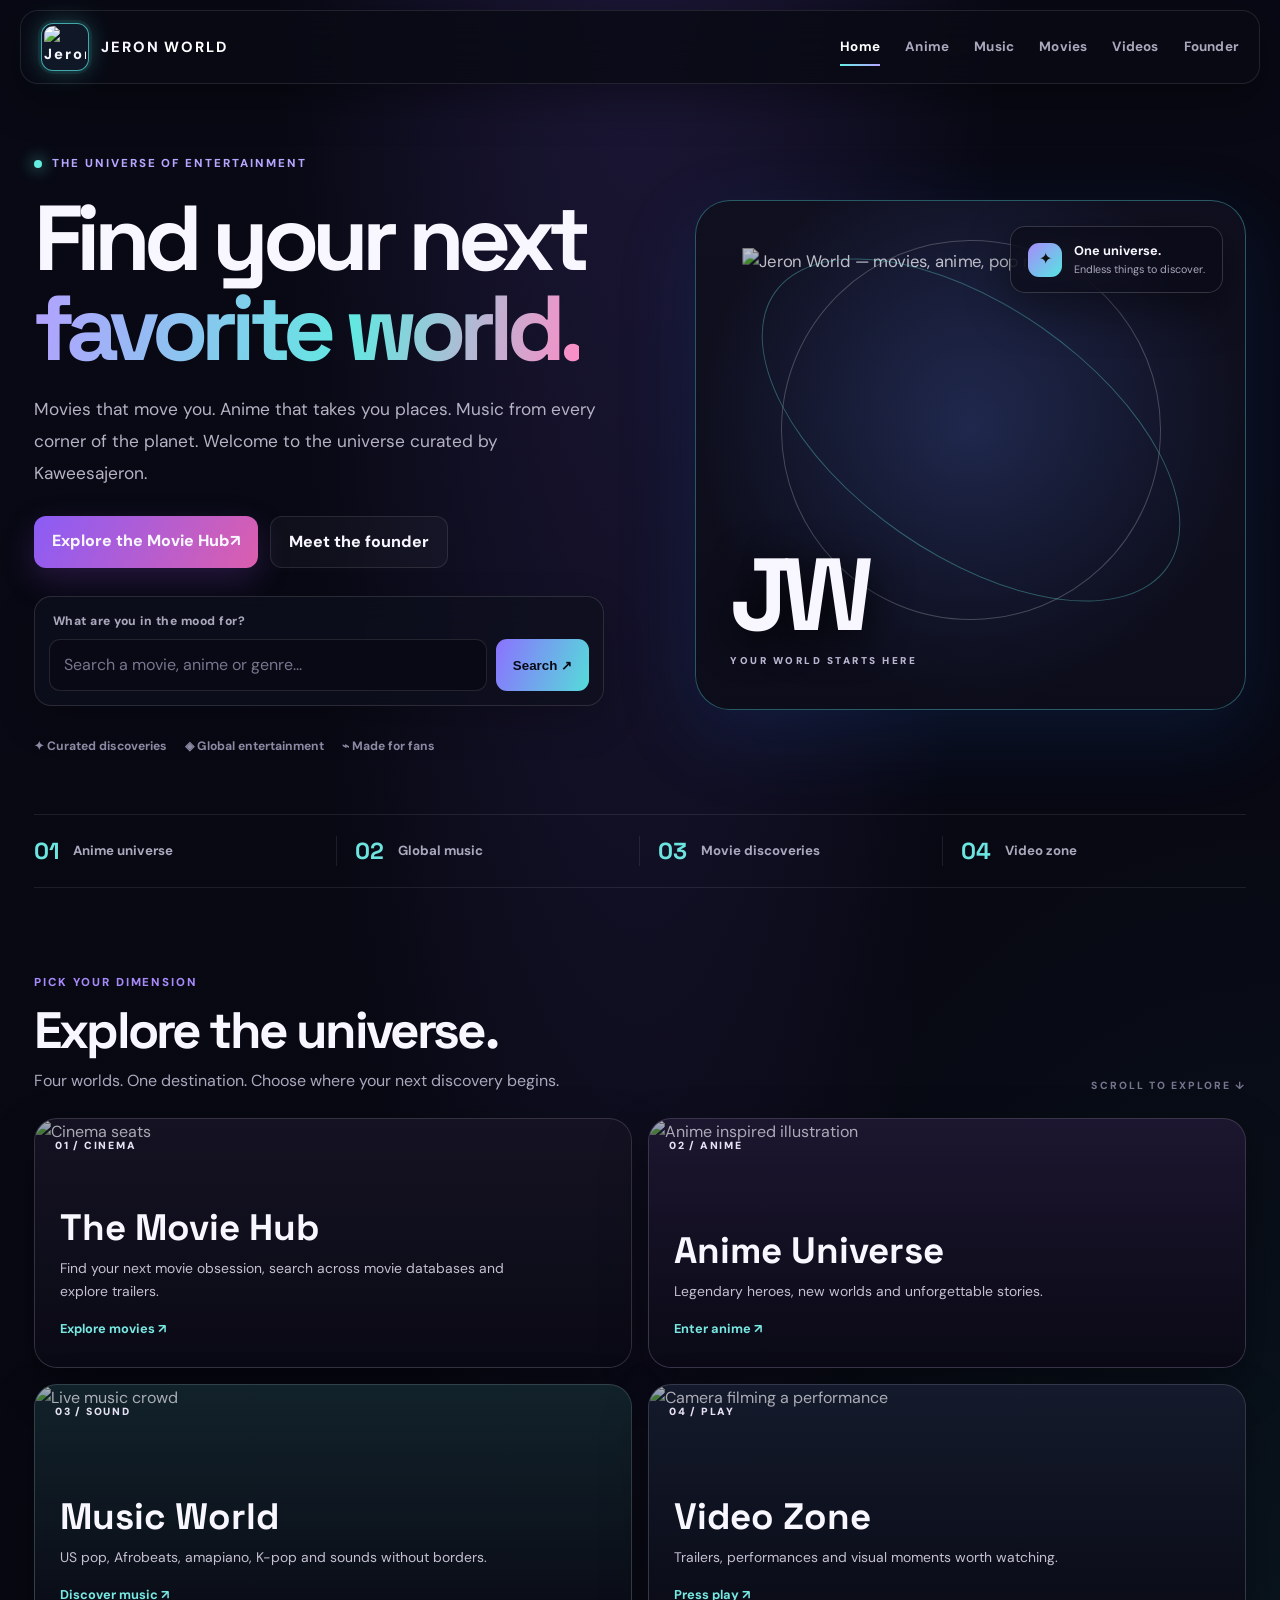
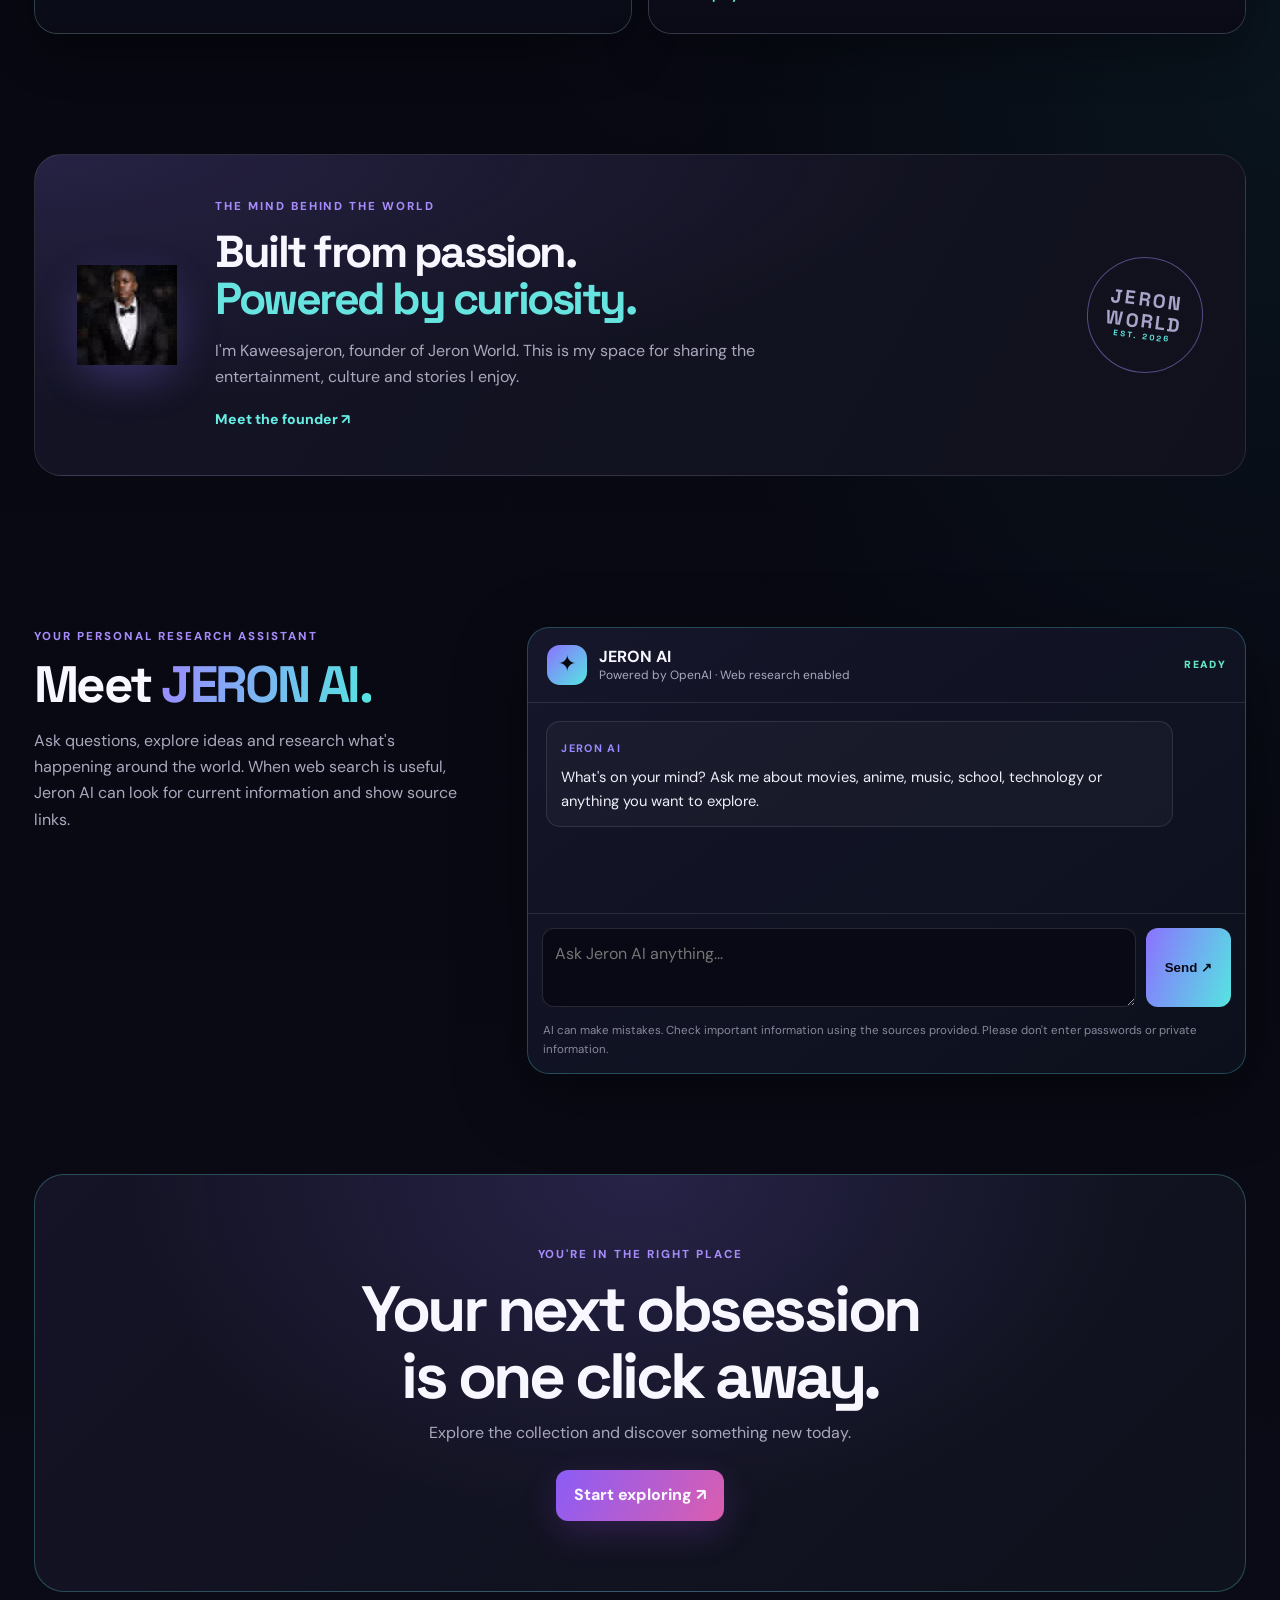
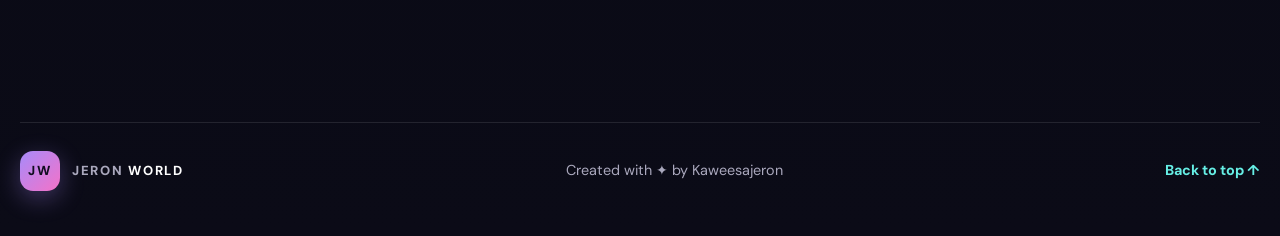
==== commit 643d8d1b: "Show founder profile photo on homepage" ====
--- a/index.html
+++ b/index.html
@@ -34,7 +34,7 @@
 <a class="jw-tile tile-music" href="music.html"><img src="https://images.unsplash.com/photo-1501386761578-eac5c94b800a?auto=format&fit=crop&w=1000&q=85" alt="Live music crowd"><span class="tile-index">03 / SOUND</span><div><h3>Music World</h3><p>US pop, Afrobeats, amapiano, K-pop and sounds without borders.</p><b>Discover music ↗</b></div></a>
 <a class="jw-tile tile-video" href="videos.html"><img src="https://images.unsplash.com/photo-1492619375914-88005aa9e8fb?auto=format&fit=crop&w=1000&q=85" alt="Camera filming a performance"><span class="tile-index">04 / PLAY</span><div><h3>Video Zone</h3><p>Trailers, performances and visual moments worth watching.</p><b>Press play ↗</b></div></a>
 </div></section>
-<section class="jw-founder-strip"><div class="founder-monogram">KJ</div><div><p class="eyebrow">THE MIND BEHIND THE WORLD</p><h2>Built from passion.<br><span>Powered by curiosity.</span></h2><p>I'm Kaweesajeron, founder of Jeron World. This is my space for sharing the entertainment, culture and stories I enjoy.</p><a class="text-link" href="about.html">Meet the founder ↗</a></div><div class="founder-stamp">JERON<br>WORLD<br><span>EST. 2026</span></div></section>
+<section class="jw-founder-strip"><div class="founder-monogram founder-photo"><img src="assets/jeron-profile.jpg" alt="Kaweesajeron profile photo"></div><div><p class="eyebrow">THE MIND BEHIND THE WORLD</p><h2>Built from passion.<br><span>Powered by curiosity.</span></h2><p>I'm Kaweesajeron, founder of Jeron World. This is my space for sharing the entertainment, culture and stories I enjoy.</p><a class="text-link" href="about.html">Meet the founder ↗</a></div><div class="founder-stamp">JERON<br>WORLD<br><span>EST. 2026</span></div></section>
 
 <section class="jeron-ai" id="jeronAI" aria-labelledby="jeronAiTitle">
 <div class="ai-heading"><p class="eyebrow">YOUR PERSONAL RESEARCH ASSISTANT</p><h2 id="jeronAiTitle">Meet <span>JERON AI.</span></h2><p>Ask questions, explore ideas and research what's happening around the world. When web search is useful, Jeron AI can look for current information and show source links.</p></div>
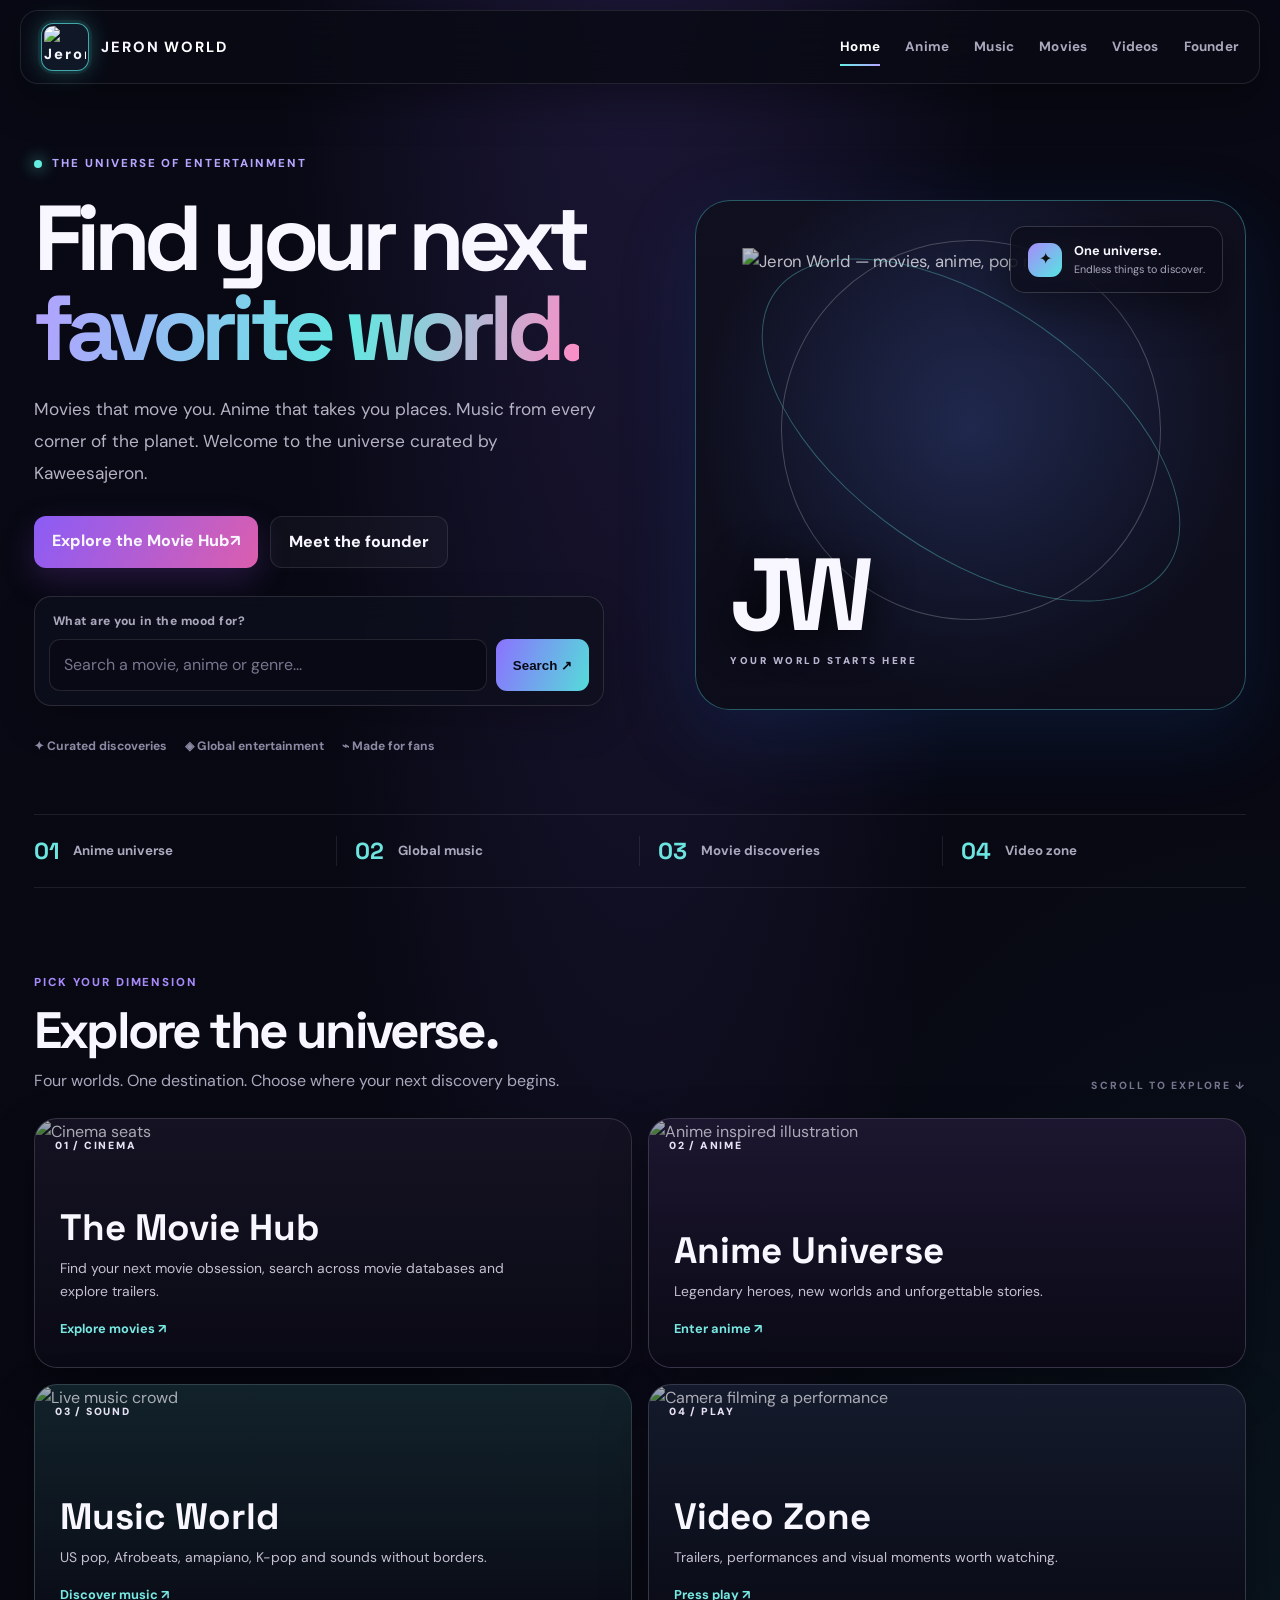
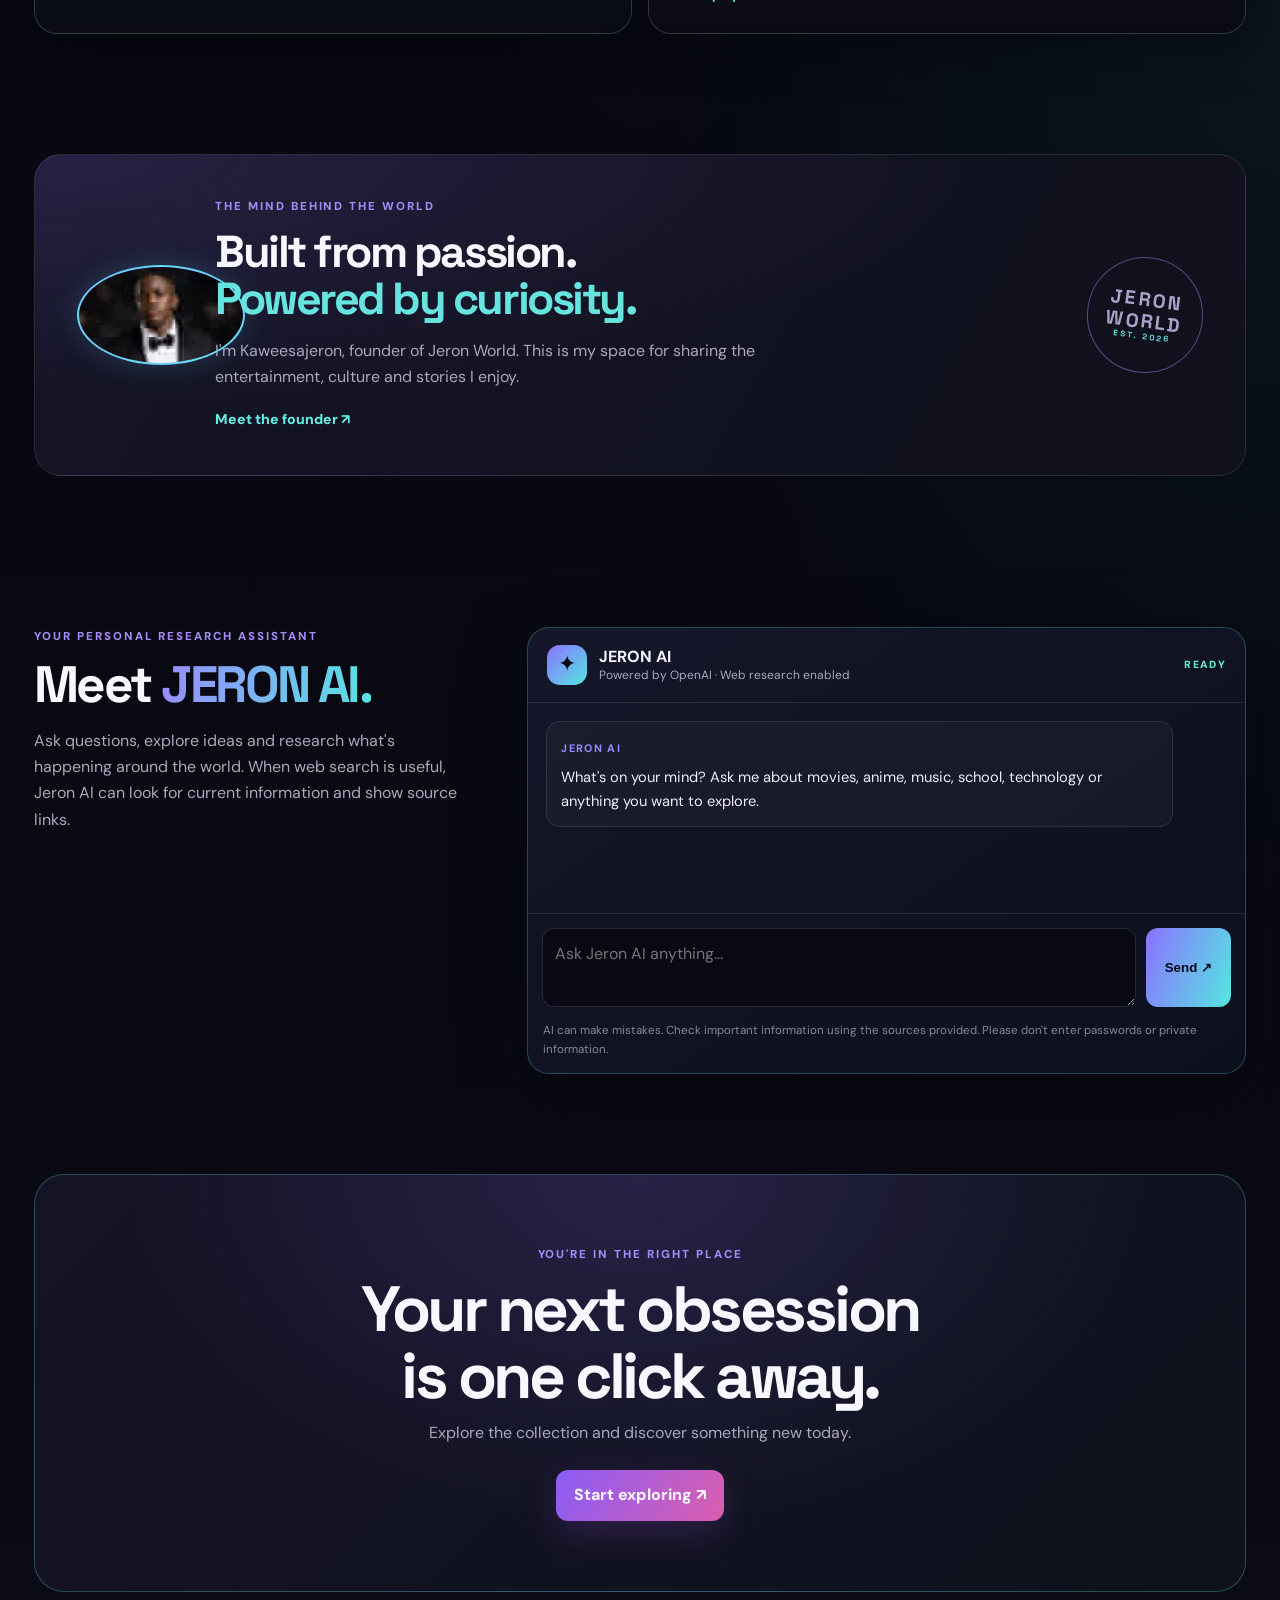
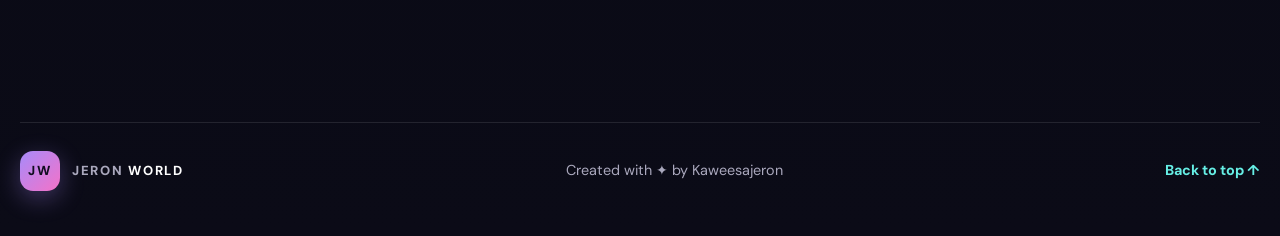
==== commit 3ce97010: "Refresh homepage profile photo styling" ====
--- a/index.html
+++ b/index.html
@@ -7,8 +7,8 @@
 <meta property="og:title" content="Jeron World — Your Entertainment Universe"><meta property="og:description" content="Discover movies, anime, global music and videos, curated by Kaweesajeron."><meta property="og:type" content="website">
 <link rel="preconnect" href="https://fonts.googleapis.com"><link rel="preconnect" href="https://fonts.gstatic.com" crossorigin>
 <link href="https://fonts.googleapis.com/css2?family=DM+Sans:wght@400;500;600;700;800&family=Space+Grotesk:wght@400;500;600;700&display=swap" rel="stylesheet">
-<link rel="stylesheet" href="style.css?v=20261109-premium">
-<script src="script.js?v=20261109-premium" defer></script>
+<link rel="stylesheet" href="style.css?v=20261109-profile1">
+<script src="script.js?v=20261109-profile1" defer></script>
 </head>
 <body>
 <a class="skip-link" href="#mainContent">Skip to content</a>
--- a/style.css
+++ b/style.css
@@ -293,3 +293,8 @@
 @media(max-width:900px){.site-header,.movie-dashboard .site-header{width:calc(100% - 28px)}.main-nav{gap:13px}.main-nav a{font-size:.78rem}.about-section{gap:28px}}
 @media(max-width:680px){.site-header,.movie-dashboard .site-header{width:calc(100% - 20px);top:5px;padding:10px 13px}.main-nav{gap:0}.main-nav a{padding:10px 4px}.page-hero{padding-top:55px}.page-hero h1{font-size:clamp(2.8rem,13vw,4.5rem)}.card-grid{grid-template-columns:repeat(2,minmax(0,1fr));gap:12px}.card-body{padding:13px}.card-body h2{font-size:1.05rem}.card-body p{font-size:.82rem;min-height:0}.poster-img{aspect-ratio:4/5.4}.section-wrap{padding-top:42px}.social-link{padding:15px;align-items:flex-start;flex-direction:column;gap:6px}.site-footer{width:calc(100% - 36px);gap:13px}.about-section{padding-top:15px}.profile-frame{height:350px}.video-feature{padding:13px;gap:15px}.video-copy{padding:7px}.movie-welcome{padding-top:45px}.movie-toolbar{padding:14px}.movie-grid{gap:11px}.movie-poster{height:205px}.movie-info{padding:11px}.movie-info p{min-height:0}.jw-hero{padding-top:46px}}
 @media(max-width:390px){.card-grid{grid-template-columns:1fr}.poster-img{aspect-ratio:16/10}.movie-poster{height:185px}}
+
+
+/* Founder profile photo */
+.founder-photo{overflow:hidden;padding:0;border-radius:50%;width:clamp(104px,14vw,168px);aspect-ratio:1;flex:0 0 auto;border:2px solid rgba(104,226,255,.75);box-shadow:0 0 28px rgba(104,226,255,.18)}
+.founder-photo img{display:block;width:100%;height:100%;object-fit:cover;object-position:center 24%}
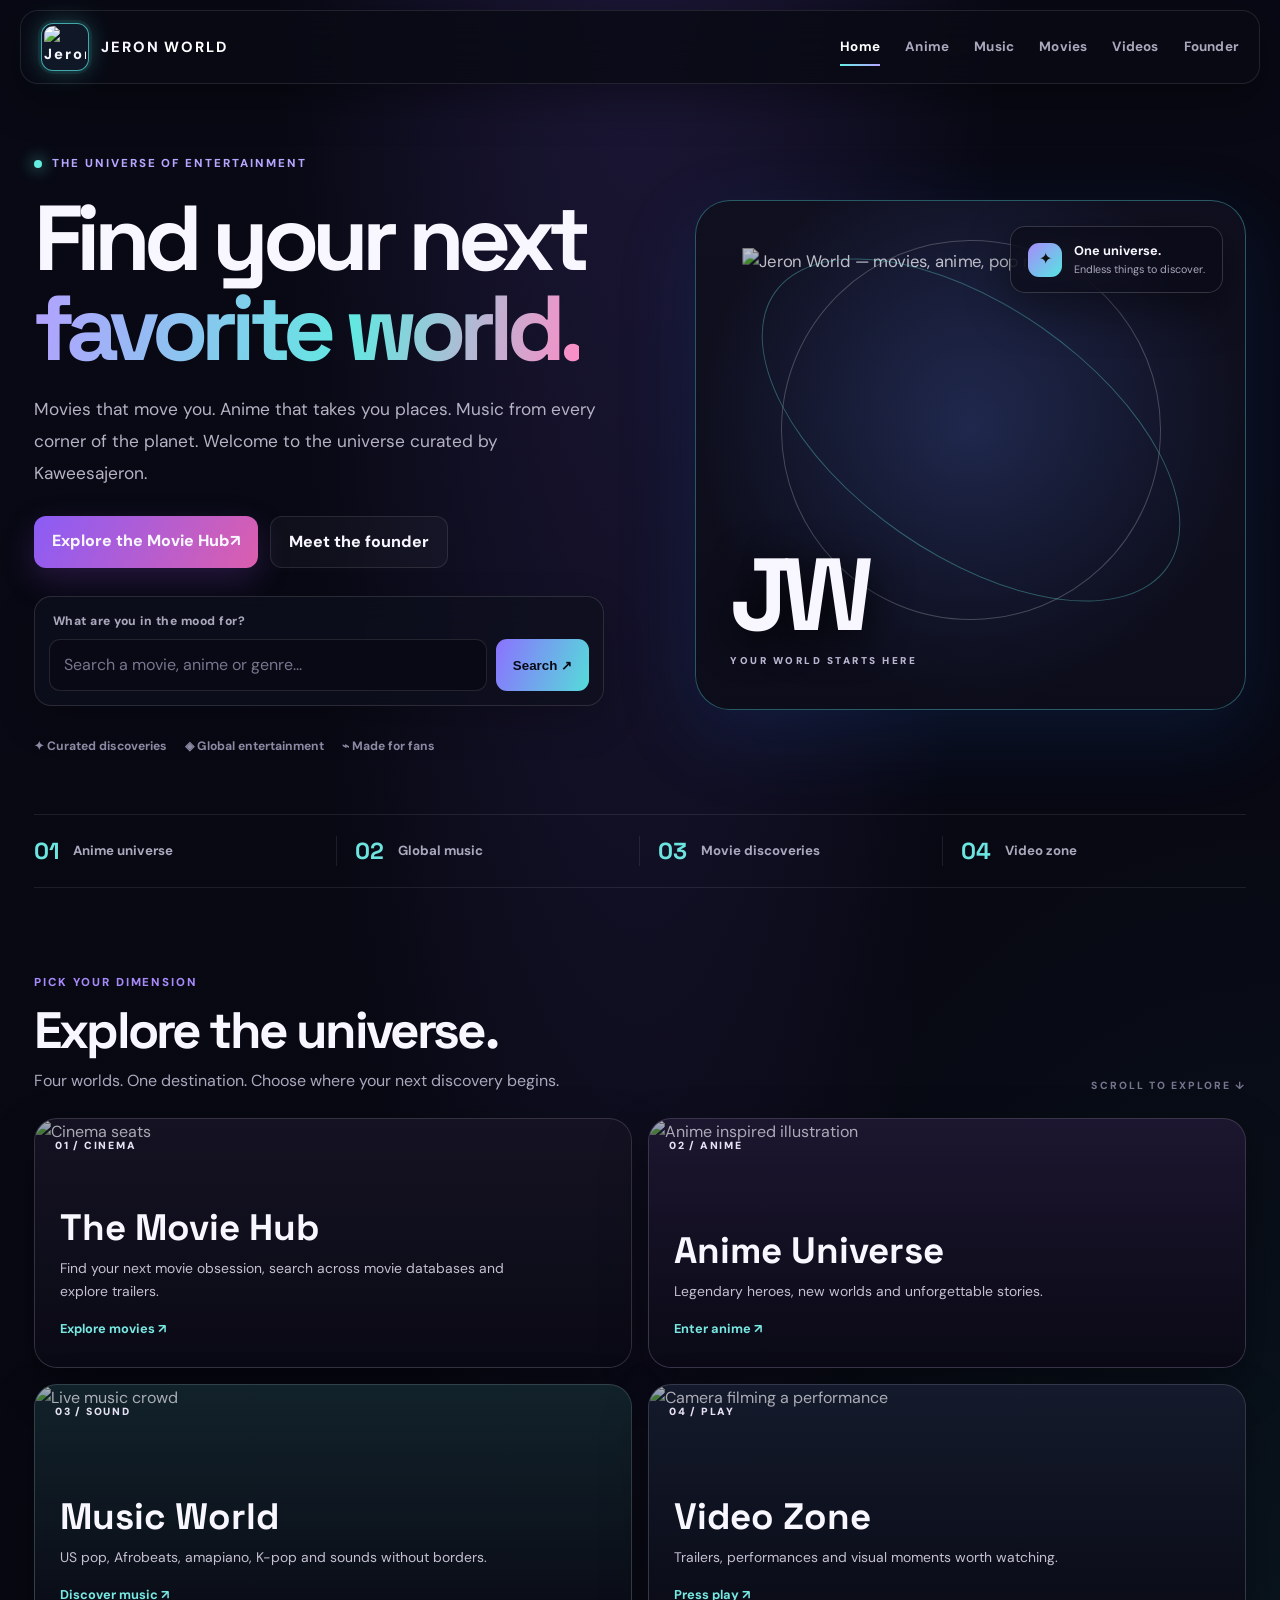
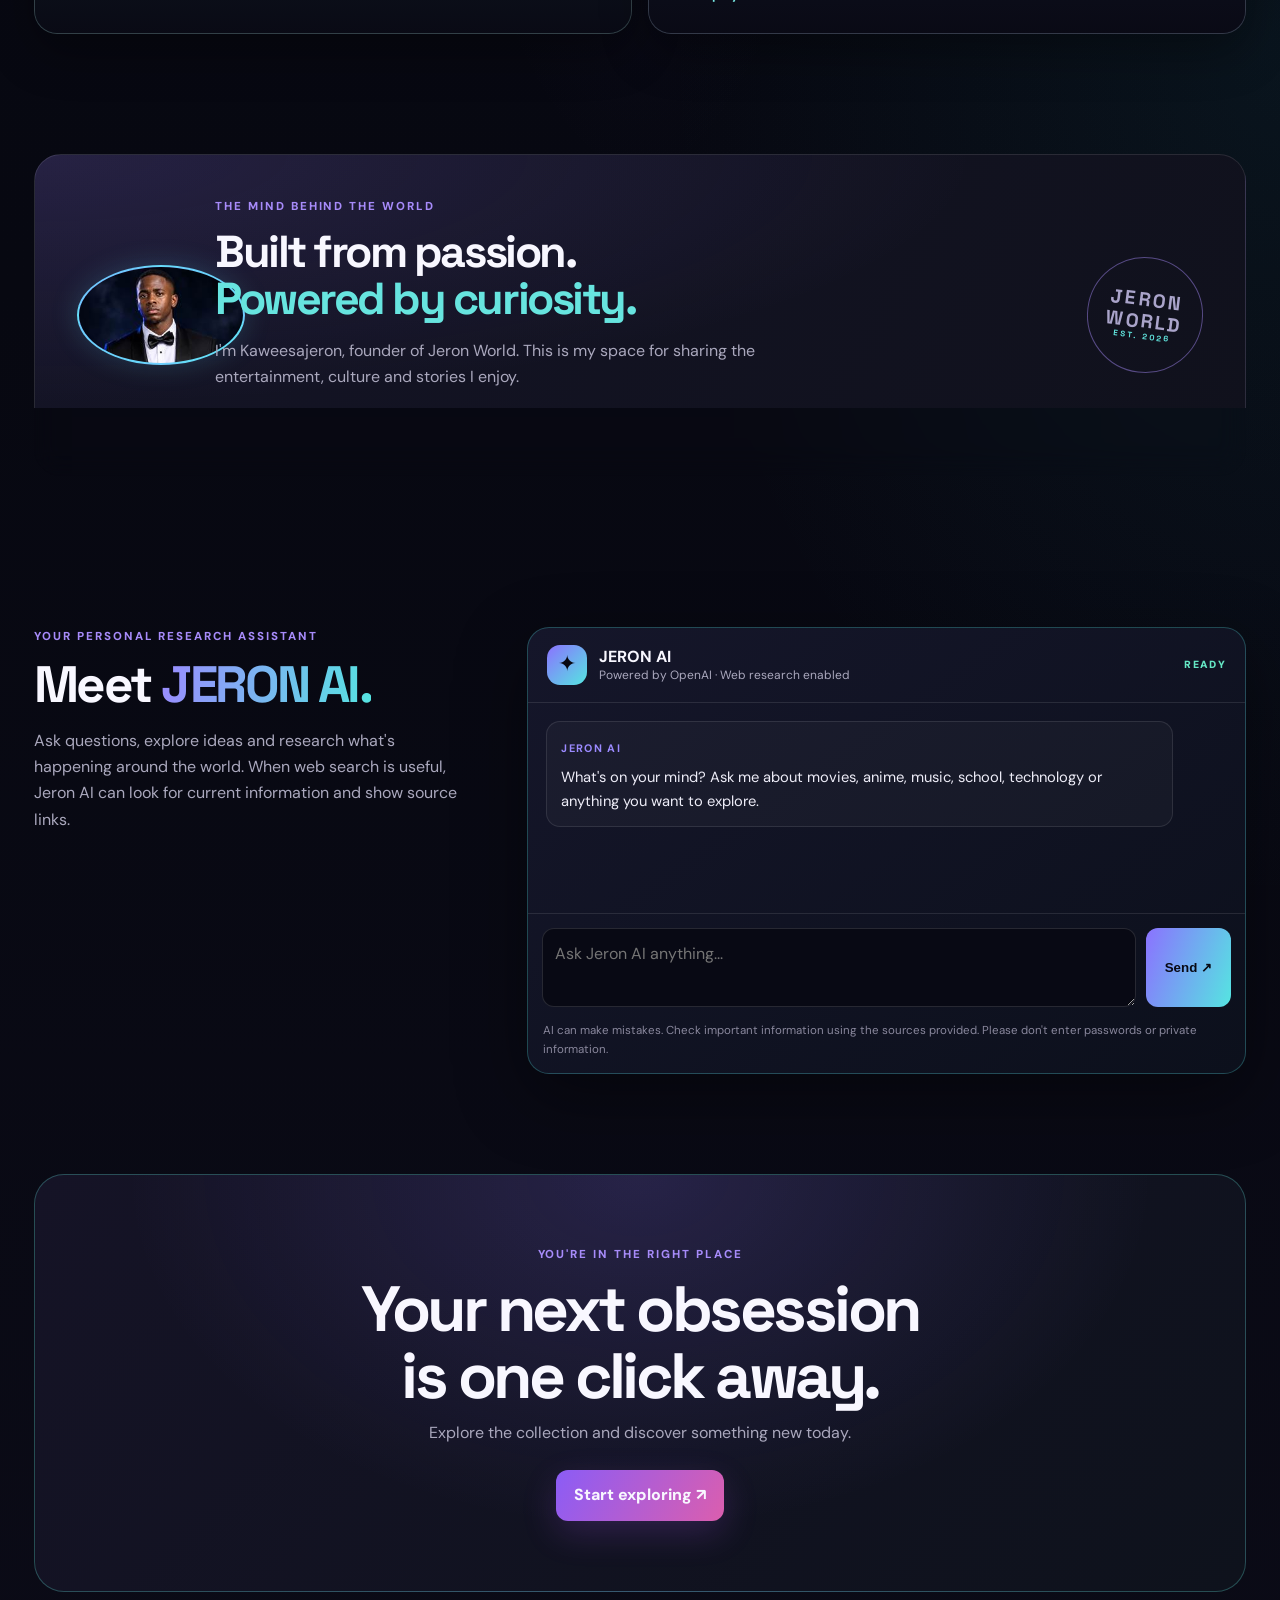
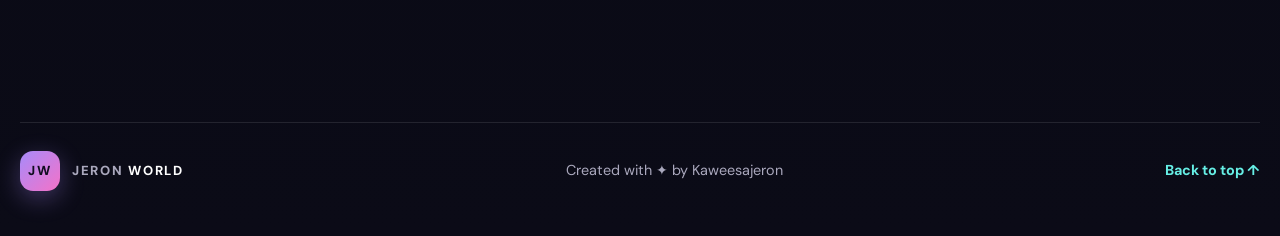
==== commit 52bbdf78: "Refresh homepage founder photo cache" ====
--- a/index.html
+++ b/index.html
@@ -34,7 +34,7 @@
 <a class="jw-tile tile-music" href="music.html"><img src="https://images.unsplash.com/photo-1501386761578-eac5c94b800a?auto=format&fit=crop&w=1000&q=85" alt="Live music crowd"><span class="tile-index">03 / SOUND</span><div><h3>Music World</h3><p>US pop, Afrobeats, amapiano, K-pop and sounds without borders.</p><b>Discover music ↗</b></div></a>
 <a class="jw-tile tile-video" href="videos.html"><img src="https://images.unsplash.com/photo-1492619375914-88005aa9e8fb?auto=format&fit=crop&w=1000&q=85" alt="Camera filming a performance"><span class="tile-index">04 / PLAY</span><div><h3>Video Zone</h3><p>Trailers, performances and visual moments worth watching.</p><b>Press play ↗</b></div></a>
 </div></section>
-<section class="jw-founder-strip"><div class="founder-monogram founder-photo"><img src="assets/jeron-profile.jpg" alt="Kaweesajeron profile photo"></div><div><p class="eyebrow">THE MIND BEHIND THE WORLD</p><h2>Built from passion.<br><span>Powered by curiosity.</span></h2><p>I'm Kaweesajeron, founder of Jeron World. This is my space for sharing the entertainment, culture and stories I enjoy.</p><a class="text-link" href="about.html">Meet the founder ↗</a></div><div class="founder-stamp">JERON<br>WORLD<br><span>EST. 2026</span></div></section>
+<section class="jw-founder-strip"><div class="founder-monogram founder-photo"><img src="assets/jeron-profile.jpg?v=20261109-clear" alt="Kaweesajeron profile photo"></div><div><p class="eyebrow">THE MIND BEHIND THE WORLD</p><h2>Built from passion.<br><span>Powered by curiosity.</span></h2><p>I'm Kaweesajeron, founder of Jeron World. This is my space for sharing the entertainment, culture and stories I enjoy.</p><a class="text-link" href="about.html">Meet the founder ↗</a></div><div class="founder-stamp">JERON<br>WORLD<br><span>EST. 2026</span></div></section>
 
 <section class="jeron-ai" id="jeronAI" aria-labelledby="jeronAiTitle">
 <div class="ai-heading"><p class="eyebrow">YOUR PERSONAL RESEARCH ASSISTANT</p><h2 id="jeronAiTitle">Meet <span>JERON AI.</span></h2><p>Ask questions, explore ideas and research what's happening around the world. When web search is useful, Jeron AI can look for current information and show source links.</p></div>
